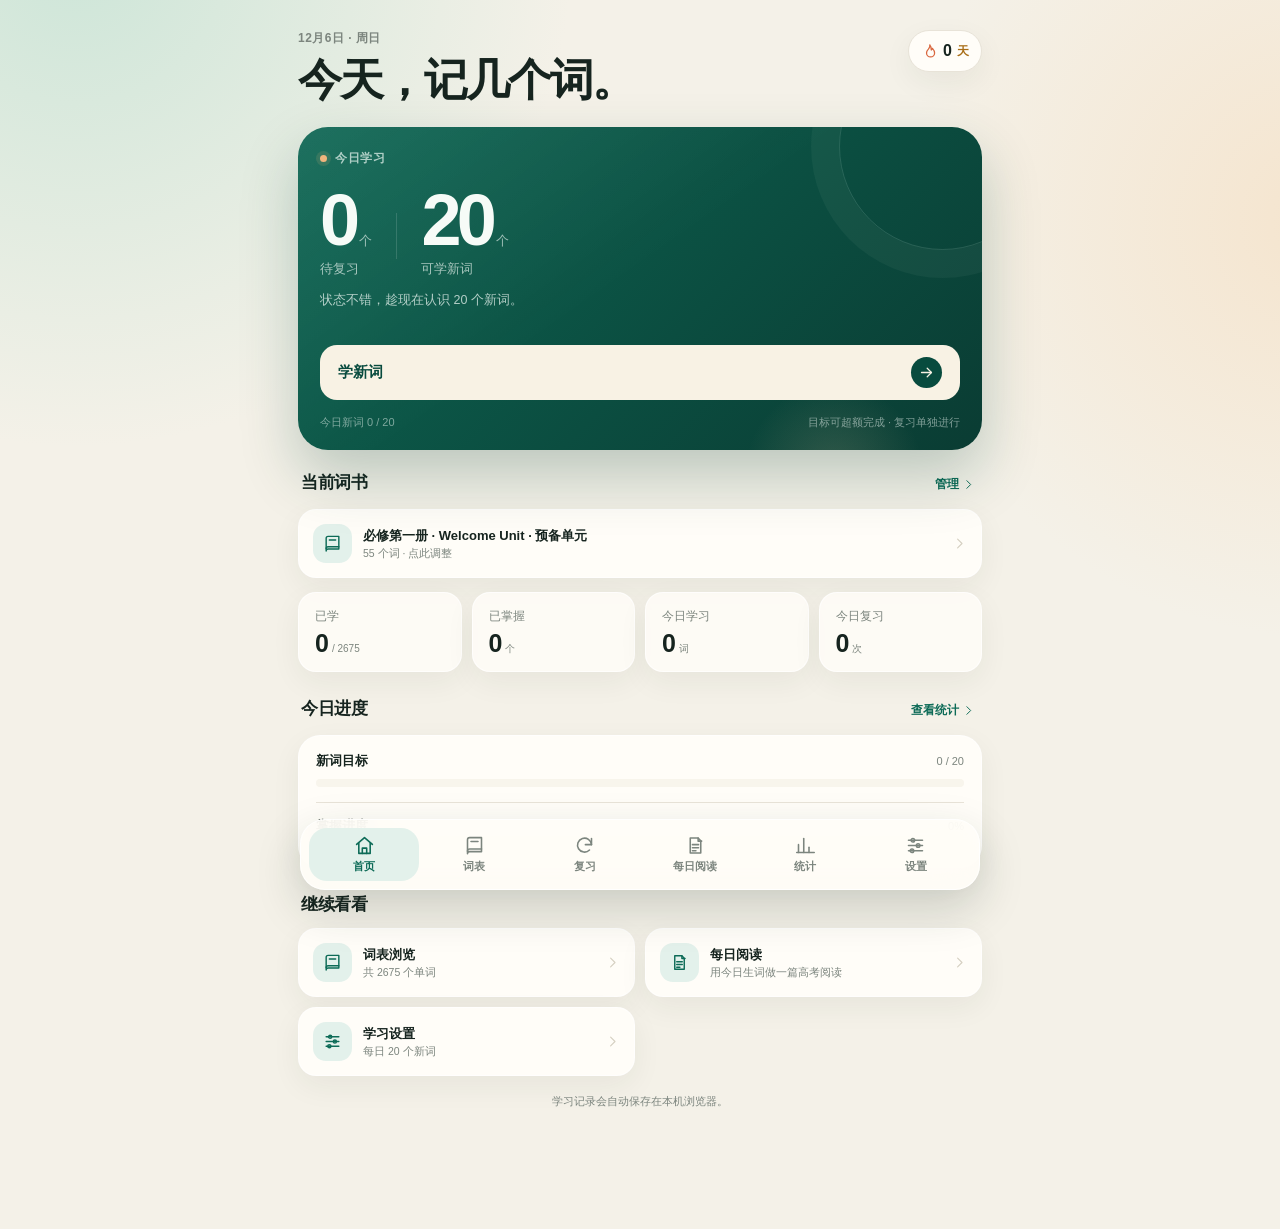
==== android-watch/app/src/main/assets/www/index.html @ cbdb2ee3 "feat: OPPO Watch 3 offline APK (armeabi-v7a) + settings download Add a WebView shell packaging the S" ====
<!DOCTYPE html>
<html lang="zh-CN">
<head>
  <meta charset="UTF-8">
  <meta name="viewport" content="width=device-width, initial-scale=1, viewport-fit=cover">
  <meta name="theme-color" content="#f4f1e8">
  <meta name="description" content="小单词机：一款离线可用的轻量背单词应用，支持艾宾浩斯复习、发音与学习统计。">
  <title>小单词机 · 背单词</title>
  <link rel="stylesheet" href="style.css">
</head>
<body>
  <div class="app" id="app">
    <main class="app-main" id="app-main">
      <!-- 首页 -->
      <section class="view" id="view-home" data-view="home"></section>

      <!-- 学习新词 -->
      <section class="view study-view" id="view-study" data-view="study" hidden></section>

      <!-- 选择词书 -->
      <section class="view" id="view-books" data-view="books" hidden></section>

      <!-- 词表浏览 -->
      <section class="view" id="view-browse" data-view="browse" hidden></section>

      <!-- 复习 -->
      <section class="view" id="view-review" data-view="review" hidden></section>

      <!-- 每日阅读 -->
      <section class="view" id="view-reading" data-view="reading" hidden></section>

      <!-- 学习统计 -->
      <section class="view" id="view-stats" data-view="stats" hidden></section>

      <!-- 设置 -->
      <section class="view" id="view-settings" data-view="settings" hidden></section>
    </main>

    <!-- 手机底部导航 -->
    <nav class="tabbar" id="tabbar" aria-label="主导航">
      <button class="tab-item" type="button" data-nav="home" aria-label="首页">
        <svg class="tab-icon" viewBox="0 0 24 24" fill="none" stroke="currentColor" stroke-width="1.8" stroke-linecap="round" stroke-linejoin="round" aria-hidden="true">
          <path d="M3 10.8 12 3l9 7.8"></path>
          <path d="M5.5 9.5V21h13V9.5"></path>
          <path d="M9.5 21v-6h5v6"></path>
        </svg>
        <span>首页</span>
      </button>
      <button class="tab-item" type="button" data-nav="browse" aria-label="词表">
        <svg class="tab-icon" viewBox="0 0 24 24" fill="none" stroke="currentColor" stroke-width="1.8" stroke-linecap="round" stroke-linejoin="round" aria-hidden="true">
          <path d="M4 5.5A2.5 2.5 0 0 1 6.5 3H20v16H6.5A2.5 2.5 0 0 0 4 21.5z"></path>
          <path d="M4 18.5A2.5 2.5 0 0 1 6.5 16H20"></path>
          <path d="M8 7.5h8"></path>
        </svg>
        <span>词表</span>
      </button>
      <button class="tab-item" type="button" data-nav="review" aria-label="复习">
        <svg class="tab-icon" viewBox="0 0 24 24" fill="none" stroke="currentColor" stroke-width="1.8" stroke-linecap="round" stroke-linejoin="round" aria-hidden="true">
          <path d="M20 11a8 8 0 1 0-2.3 6.2"></path>
          <path d="M20 4v7h-7"></path>
        </svg>
        <span>复习</span>
      </button>
      <button class="tab-item" type="button" data-nav="reading" aria-label="每日阅读">
        <svg class="tab-icon" viewBox="0 0 24 24" fill="none" stroke="currentColor" stroke-width="1.8" stroke-linecap="round" stroke-linejoin="round" aria-hidden="true">
          <path d="M6 3.5h9l3 3V20.5H6z"></path>
          <path d="M15 3.5V7h4"></path>
          <path d="M8.5 11h7"></path>
          <path d="M8.5 14.5h7"></path>
          <path d="M8.5 18h4"></path>
        </svg>
        <span>每日阅读</span>
      </button>
      <button class="tab-item" type="button" data-nav="stats" aria-label="统计">
        <svg class="tab-icon" viewBox="0 0 24 24" fill="none" stroke="currentColor" stroke-width="1.8" stroke-linecap="round" stroke-linejoin="round" aria-hidden="true">
          <path d="M4 20V11"></path>
          <path d="M10 20V4"></path>
          <path d="M16 20v-6"></path>
          <path d="M22 20H2"></path>
        </svg>
        <span>统计</span>
      </button>
      <button class="tab-item" type="button" data-nav="settings" aria-label="设置">
        <svg class="tab-icon" viewBox="0 0 24 24" fill="none" stroke="currentColor" stroke-width="1.8" stroke-linecap="round" stroke-linejoin="round" aria-hidden="true">
          <path d="M4 6h16"></path>
          <path d="M4 12h16"></path>
          <path d="M4 18h16"></path>
          <circle cx="9" cy="6" r="2"></circle>
          <circle cx="15" cy="12" r="2"></circle>
          <circle cx="8" cy="18" r="2"></circle>
        </svg>
        <span>设置</span>
      </button>
    </nav>
  </div>

  <!-- 全局提示 -->
  <div class="toast" id="toast" role="status" aria-live="polite" aria-atomic="true"></div>

  <!-- 备份文件选择器 -->
  <input class="visually-hidden" id="import-backup-input" type="file" accept=".json,application/json" tabindex="-1" aria-hidden="true">

  <noscript>
    <div class="noscript">请启用 JavaScript 后使用小单词机。</div>
  </noscript>

  <script src="words.js"></script>
  <script src="app.js"></script>
</body>
</html>
---- android-watch/app/src/main/assets/www/style.css ----
/* =========================================================
   小单词机 · 样式
   手机优先、纯 CSS、无外部字体与资源。
   ========================================================= */

:root {
  --bg: #f4f1e8;
  --bg-glow: #dfeee6;
  --surface: #fffdf8;
  --surface-soft: #f8f5ec;
  --surface-tint: #eef7f2;
  --ink: #16241f;
  --ink-soft: #45524c;
  --muted: #7c857e;
  --line: #e8e3d8;
  --line-strong: #d5cfc1;

  --primary: #0d6b57;
  --primary-deep: #084b3e;
  --primary-soft: #e3f1eb;
  --accent: #d9673f;
  --accent-soft: #fbede5;
  --amber: #a96e17;
  --amber-soft: #fbf1dc;
  --danger: #b24f47;
  --danger-soft: #fae9e6;

  /* 图表色：来自经验证的双色分类色板（surface 上的对比度与色盲可分辨性均通过校验） */
  --chart-learned: #2a78d6;
  --chart-review: #eb6834;
  --chart-surface: #fffdf8;

  --shadow-soft: 0 10px 30px rgba(27, 49, 39, 0.06);
  --shadow-card: 0 22px 60px rgba(27, 49, 39, 0.11);
  --shadow-dock: 0 18px 46px rgba(24, 44, 35, 0.18);

  --radius-xl: 30px;
  --radius-lg: 22px;
  --radius-md: 16px;
  --radius-sm: 12px;
  --page-max: 720px;
  --dock-width: 680px;

  color-scheme: light;
}

* {
  box-sizing: border-box;
}

html {
  min-height: 100%;
  background: var(--bg);
}

body {
  min-width: 300px;
  min-height: 100vh;
  min-height: 100dvh;
  margin: 0;
  color: var(--ink);
  background:
    radial-gradient(circle at 6% -4%, rgba(190, 225, 210, 0.72), transparent 31rem),
    radial-gradient(circle at 103% 18%, rgba(246, 218, 184, 0.54), transparent 26rem),
    var(--bg);
  font-family: -apple-system, BlinkMacSystemFont, "Segoe UI", "PingFang SC",
    "Hiragino Sans GB", "Microsoft YaHei", "Noto Sans CJK SC", sans-serif;
  -webkit-font-smoothing: antialiased;
  -webkit-tap-highlight-color: transparent;
}

button,
input,
textarea {
  font: inherit;
}

button {
  color: inherit;
  border: 0;
  cursor: pointer;
}

button:disabled {
  cursor: not-allowed;
}

button,
a,
input,
textarea {
  -webkit-tap-highlight-color: transparent;
}

button:focus-visible,
a:focus-visible,
input:focus-visible,
textarea:focus-visible,
[tabindex]:focus-visible {
  outline: 3px solid rgba(13, 107, 87, 0.22);
  outline-offset: 2px;
}

::selection {
  color: #fff;
  background: var(--primary);
}

[hidden],
.visually-hidden {
  display: none !important;
}

.sr-only {
  position: absolute !important;
  width: 1px !important;
  height: 1px !important;
  padding: 0 !important;
  margin: -1px !important;
  overflow: hidden !important;
  clip: rect(0, 0, 0, 0) !important;
  white-space: nowrap !important;
  border: 0 !important;
}

.noscript {
  position: fixed;
  inset: 20px;
  z-index: 100;
  height: fit-content;
  padding: 18px;
  color: var(--ink);
  text-align: center;
  background: var(--surface);
  border-radius: var(--radius-md);
  box-shadow: var(--shadow-card);
}

.app {
  position: relative;
  width: 100%;
  max-width: var(--page-max);
  min-height: 100vh;
  min-height: 100dvh;
  margin: 0 auto;
}

.app-main {
  width: 100%;
}

.view {
  width: 100%;
}

.page {
  width: 100%;
  max-width: var(--page-max);
  min-height: 100vh;
  min-height: 100dvh;
  margin: 0 auto;
  padding: calc(24px + env(safe-area-inset-top)) 18px calc(118px + env(safe-area-inset-bottom));
}

.icon {
  display: inline-block;
  flex: 0 0 auto;
  vertical-align: -0.15em;
}

/* ---------- 底部导航 ---------- */

.tabbar {
  position: fixed;
  z-index: 30;
  bottom: calc(10px + env(safe-area-inset-bottom));
  left: 50%;
  display: grid;
  grid-template-columns: repeat(6, 1fr);
  width: min(calc(100% - 24px), var(--dock-width));
  padding: 8px;
  background: rgba(255, 253, 248, 0.92);
  border: 1px solid rgba(255, 255, 255, 0.78);
  border-radius: 25px;
  box-shadow: var(--shadow-dock);
  backdrop-filter: blur(20px) saturate(140%);
  -webkit-backdrop-filter: blur(20px) saturate(140%);
  transform: translateX(-50%);
}

.app.is-studying .tabbar,
.app.is-reviewing .tabbar {
  display: none;
}

.tab-item {
  display: flex;
  flex-direction: column;
  gap: 3px;
  align-items: center;
  justify-content: center;
  min-width: 0;
  height: 53px;
  color: var(--muted);
  background: transparent;
  border-radius: 18px;
  font-size: 10px;
  font-weight: 600;
  transition: color 160ms ease, background 160ms ease, transform 160ms ease;
}

.tab-item:active {
  transform: scale(0.94);
}

.tab-item.is-active {
  color: var(--primary);
  background: var(--primary-soft);
}

.tab-icon {
  width: 21px;
  height: 21px;
}

/* ---------- 通用标题与按钮 ---------- */

.page-head {
  display: flex;
  gap: 16px;
  align-items: flex-start;
  justify-content: space-between;
  margin-bottom: 22px;
}

.page-kicker,
.eyebrow {
  margin: 0 0 7px;
  color: var(--muted);
  font-size: 12px;
  font-weight: 650;
  letter-spacing: 0.1em;
}

.page-title {
  margin: 0;
  font-size: clamp(29px, 7.2vw, 38px);
  line-height: 1.16;
  letter-spacing: -0.035em;
}

.page-sub {
  max-width: 31em;
  margin: 9px 0 0;
  color: var(--ink-soft);
  font-size: 13.5px;
  line-height: 1.65;
}

.section {
  margin-top: 26px;
}

.section-head {
  display: flex;
  gap: 12px;
  align-items: baseline;
  justify-content: space-between;
  margin-bottom: 12px;
  padding: 0 3px;
}

.section-head h2 {
  margin: 0;
  font-size: 17px;
  line-height: 1.3;
  letter-spacing: -0.015em;
}

.text-link {
  display: inline-flex;
  gap: 3px;
  align-items: center;
  padding: 4px;
  color: var(--primary);
  background: transparent;
  font-size: 12px;
  font-weight: 650;
}

.btn {
  display: inline-flex;
  gap: 8px;
  align-items: center;
  justify-content: center;
  min-height: 48px;
  padding: 0 18px;
  border: 1px solid transparent;
  border-radius: 15px;
  font-size: 14px;
  font-weight: 700;
  transition: transform 150ms ease, background 150ms ease, border-color 150ms ease, opacity 150ms ease;
}

.btn:active {
  transform: scale(0.975);
}

.btn-primary {
  color: #fff;
  background: var(--primary);
}

.btn-primary:hover {
  background: var(--primary-deep);
}

.btn-secondary {
  color: var(--primary-deep);
  background: var(--surface);
  border-color: var(--line);
}

.btn-secondary:hover {
  background: var(--surface-soft);
  border-color: var(--line-strong);
}

.btn-ghost {
  color: var(--ink-soft);
  background: transparent;
  border-color: var(--line);
}

.btn-danger {
  color: var(--danger);
  background: var(--danger-soft);
  border-color: rgba(178, 79, 71, 0.16);
}

.btn-danger:hover {
  background: #f6deda;
}

.btn-block {
  width: 100%;
}

.btn-small {
  min-height: 39px;
  padding: 0 13px;
  border-radius: 12px;
  font-size: 12.5px;
}

.btn:disabled {
  opacity: 0.55;
}

.icon-button {
  display: inline-flex;
  flex: 0 0 auto;
  align-items: center;
  justify-content: center;
  width: 44px;
  height: 44px;
  color: var(--ink-soft);
  background: var(--surface);
  border: 1px solid var(--line);
  border-radius: 50%;
  transition: transform 150ms ease, background 150ms ease;
}

.icon-button:hover {
  background: var(--surface-soft);
}

.icon-button:active {
  transform: scale(0.93);
}

/* =========================================================
   首页
   ========================================================= */

.home-head {
  display: flex;
  gap: 16px;
  align-items: flex-start;
  justify-content: space-between;
  margin: 6px 0 22px;
}

.home-head h1 {
  max-width: 9em;
  margin: 0;
  font-size: clamp(31px, 8.5vw, 44px);
  line-height: 1.13;
  letter-spacing: -0.045em;
}

.date-label {
  margin: 0 0 8px;
  color: var(--muted);
  font-size: 12px;
  font-weight: 600;
  letter-spacing: 0.04em;
}

.streak-chip {
  display: flex;
  flex: 0 0 auto;
  gap: 5px;
  align-items: center;
  min-height: 42px;
  padding: 0 12px;
  color: var(--amber);
  background: var(--surface);
  border: 1px solid var(--line);
  border-radius: 999px;
  box-shadow: var(--shadow-soft);
  font-size: 12px;
  font-weight: 600;
}

.streak-chip strong {
  color: var(--ink);
  font-size: 16px;
  font-weight: 750;
}

.streak-chip .icon {
  color: var(--accent);
}

.hero-card {
  position: relative;
  overflow: hidden;
  padding: 23px 22px 20px;
  color: #f6fbf7;
  background:
    linear-gradient(145deg, rgba(255, 255, 255, 0.07), transparent 48%),
    linear-gradient(135deg, #0d6653 0%, #0b4d40 58%, #0a3c33 100%);
  border-radius: var(--radius-xl);
  box-shadow: 0 26px 58px rgba(9, 67, 54, 0.24);
}

.hero-card::before,
.hero-card::after {
  position: absolute;
  pointer-events: none;
  content: "";
  border-radius: 50%;
}

.hero-card::before {
  top: -84px;
  right: -64px;
  width: 205px;
  height: 205px;
  border: 1px solid rgba(220, 244, 230, 0.14);
  box-shadow: 0 0 0 28px rgba(220, 244, 230, 0.045);
}

.hero-card::after {
  right: 58px;
  bottom: -112px;
  width: 180px;
  height: 180px;
  background: radial-gradient(circle, rgba(246, 205, 164, 0.17), transparent 70%);
}

.hero-kicker {
  position: relative;
  z-index: 1;
  display: flex;
  gap: 8px;
  align-items: center;
  margin: 0;
  color: rgba(238, 249, 243, 0.7);
  font-size: 12px;
  font-weight: 600;
  letter-spacing: 0.06em;
}

.hero-kicker::before {
  width: 7px;
  height: 7px;
  background: #f0b57d;
  border-radius: 50%;
  box-shadow: 0 0 0 4px rgba(240, 181, 125, 0.13);
  content: "";
}

.hero-stats {
  position: relative;
  z-index: 1;
  display: flex;
  gap: 24px;
  align-items: flex-end;
  margin: 20px 0 13px;
}

.hero-stat {
  min-width: 0;
}

.hero-number {
  display: inline-block;
  font-size: clamp(52px, 15vw, 72px);
  font-weight: 760;
  line-height: 0.92;
  letter-spacing: -0.065em;
}

.hero-unit {
  margin-left: 4px;
  color: rgba(242, 249, 245, 0.62);
  font-size: 13px;
  font-weight: 500;
}

.hero-label {
  display: block;
  margin-top: 8px;
  color: rgba(242, 249, 245, 0.67);
  font-size: 12.5px;
}

.hero-divider {
  width: 1px;
  height: 46px;
  margin-bottom: 19px;
  background: rgba(255, 255, 255, 0.14);
}

.hero-copy {
  position: relative;
  z-index: 1;
  min-height: 2.9em;
  margin: 0 0 18px;
  color: rgba(241, 249, 245, 0.72);
  font-size: 12.5px;
  line-height: 1.55;
}

.hero-cta {
  position: relative;
  z-index: 1;
  display: flex;
  gap: 10px;
  align-items: center;
  justify-content: space-between;
  width: 100%;
  min-height: 55px;
  padding: 0 18px;
  color: var(--primary-deep);
  background: #f8f2e4;
  border-radius: 17px;
  font-size: 14.5px;
  font-weight: 750;
  transition: transform 150ms ease, background 150ms ease;
}

.hero-cta:not(:disabled):hover {
  background: #fffaf0;
}

.hero-cta:not(:disabled):active {
  transform: scale(0.985);
}

.hero-cta:disabled {
  color: rgba(8, 75, 62, 0.52);
  background: rgba(248, 242, 228, 0.54);
}

.hero-cta-arrow {
  display: inline-flex;
  align-items: center;
  justify-content: center;
  width: 31px;
  height: 31px;
  color: #f8f2e4;
  background: var(--primary-deep);
  border-radius: 50%;
}

.hero-cta:disabled .hero-cta-arrow {
  color: rgba(8, 75, 62, 0.42);
  background: rgba(8, 75, 62, 0.09);
}

.hero-review-cta {
  position: relative;
  z-index: 1;
  display: flex;
  gap: 10px;
  align-items: center;
  justify-content: space-between;
  width: 100%;
  min-height: 46px;
  margin-top: 9px;
  padding: 0 15px;
  color: rgba(244, 251, 247, 0.86);
  background: rgba(255, 255, 255, 0.075);
  border: 1px solid rgba(233, 247, 239, 0.17);
  border-radius: 15px;
  font-size: 12.5px;
  font-weight: 700;
  transition: background 150ms ease, transform 150ms ease;
}

.hero-review-cta:hover {
  background: rgba(255, 255, 255, 0.12);
}

.hero-review-cta:active {
  transform: scale(0.985);
}

.hero-review-copy {
  display: flex;
  gap: 6px;
  align-items: center;
  min-width: 0;
}

.hero-review-copy strong {
  color: #fff;
  font-size: 15px;
  font-variant-numeric: tabular-nums;
}

.hero-review-copy small {
  color: rgba(241, 249, 245, 0.58);
  font-size: 10.5px;
  font-weight: 500;
}

.hero-review-arrow {
  display: inline-flex;
  color: rgba(241, 249, 245, 0.55);
}

.hero-foot {
  position: relative;
  z-index: 1;
  display: flex;
  gap: 12px;
  align-items: center;
  justify-content: space-between;
  margin-top: 15px;
  color: rgba(241, 249, 245, 0.5);
  font-size: 11px;
}

.hero-foot span:last-child {
  text-align: right;
}

.stats-grid {
  display: grid;
  grid-template-columns: repeat(2, minmax(0, 1fr));
  gap: 10px;
  margin-top: 14px;
}

.stat-card {
  min-width: 0;
  padding: 16px 16px 15px;
  background: rgba(255, 253, 248, 0.82);
  border: 1px solid rgba(255, 255, 255, 0.72);
  border-radius: 18px;
  box-shadow: var(--shadow-soft);
}

.stat-label {
  display: block;
  margin-bottom: 7px;
  color: var(--muted);
  font-size: 11.5px;
}

.stat-value {
  display: flex;
  gap: 4px;
  align-items: baseline;
  color: var(--ink);
  font-size: 25px;
  font-weight: 750;
  line-height: 1;
  letter-spacing: -0.04em;
}

.stat-value small {
  color: var(--muted);
  font-size: 10px;
  font-weight: 500;
  letter-spacing: 0;
}

.panel {
  padding: 17px 17px 15px;
  background: var(--surface);
  border: 1px solid rgba(255, 255, 255, 0.7);
  border-radius: var(--radius-lg);
  box-shadow: var(--shadow-soft);
}

.goal-row + .goal-row {
  margin-top: 15px;
  padding-top: 15px;
  border-top: 1px solid var(--line);
}

.goal-head {
  display: flex;
  gap: 12px;
  align-items: baseline;
  justify-content: space-between;
  margin-bottom: 9px;
  color: var(--ink-soft);
  font-size: 12.5px;
}

.goal-head strong {
  color: var(--ink);
  font-size: 12.5px;
}

.goal-head span {
  color: var(--muted);
  font-size: 11px;
}

.progress-track {
  width: 100%;
  height: 8px;
  overflow: hidden;
  background: var(--surface-soft);
  border-radius: 999px;
}

.progress-fill {
  display: block;
  width: 0;
  height: 100%;
  background: linear-gradient(90deg, #0d6b57, #55a786);
  border-radius: inherit;
  transition: width 420ms cubic-bezier(0.2, 0.75, 0.2, 1);
}

.progress-fill.is-warm {
  background: linear-gradient(90deg, #d9673f, #e8a06e);
}

.link-grid {
  display: grid;
  grid-template-columns: repeat(2, minmax(0, 1fr));
  gap: 10px;
}

.link-card {
  display: flex;
  gap: 11px;
  align-items: center;
  min-width: 0;
  padding: 14px;
  text-align: left;
  background: var(--surface);
  border: 1px solid rgba(255, 255, 255, 0.7);
  border-radius: 18px;
  box-shadow: var(--shadow-soft);
  transition: transform 150ms ease, box-shadow 150ms ease;
}

.link-card:hover {
  box-shadow: 0 14px 35px rgba(27, 49, 39, 0.09);
  transform: translateY(-1px);
}

.link-card:active {
  transform: scale(0.98);
}

.link-icon {
  display: flex;
  flex: 0 0 auto;
  align-items: center;
  justify-content: center;
  width: 39px;
  height: 39px;
  color: var(--primary);
  background: var(--primary-soft);
  border-radius: 13px;
}

.link-copy {
  min-width: 0;
}

.link-copy strong {
  display: block;
  font-size: 13px;
  line-height: 1.4;
}

.link-copy span {
  display: block;
  overflow: hidden;
  margin-top: 2px;
  color: var(--muted);
  font-size: 10.5px;
  text-overflow: ellipsis;
  white-space: nowrap;
}

.link-arrow {
  margin-left: auto;
  color: var(--line-strong);
}

.muted-note {
  margin: 17px 4px 0;
  color: var(--muted);
  font-size: 11px;
  line-height: 1.6;
  text-align: center;
}

.empty-home {
  padding: 44px 22px;
  text-align: center;
  background: var(--surface);
  border: 1px dashed var(--line-strong);
  border-radius: var(--radius-lg);
}

.empty-home .empty-icon {
  margin: 0 auto 14px;
}

/* =========================================================
   学习 / 复习
   ========================================================= */

.study-view {
  padding: 0;
}

.study-page {
  display: flex;
  flex-direction: column;
  width: 100%;
  max-width: var(--page-max);
  height: 100vh;
  height: 100dvh;
  margin: 0 auto;
  padding: calc(12px + env(safe-area-inset-top)) 16px calc(14px + env(safe-area-inset-bottom));
  overflow: hidden;
}

.study-topbar {
  display: flex;
  flex: 0 0 auto;
  gap: 13px;
  align-items: center;
  padding: 0 2px 13px;
}

.study-back {
  width: 42px;
  height: 42px;
  background: rgba(255, 253, 248, 0.78);
}

.study-progress {
  flex: 1;
  min-width: 0;
}

.study-progress-copy {
  display: flex;
  gap: 10px;
  align-items: center;
  justify-content: space-between;
  margin-bottom: 7px;
  color: var(--muted);
  font-size: 11px;
}

.study-progress-copy strong {
  color: var(--ink-soft);
  font-weight: 700;
}

.study-progress-copy span:last-child {
  overflow: hidden;
  text-overflow: ellipsis;
  white-space: nowrap;
}

.study-progress-track {
  width: 100%;
  height: 6px;
  overflow: hidden;
  background: rgba(255, 253, 248, 0.66);
  border-radius: 999px;
}

.study-progress-fill {
  display: block;
  width: 0;
  height: 100%;
  background: var(--primary);
  border-radius: inherit;
  transition: width 300ms ease;
}

.study-main {
  display: flex;
  flex: 1 1 auto;
  flex-direction: column;
  min-height: 0;
}

.word-card {
  display: flex;
  flex: 1 1 auto;
  flex-direction: column;
  min-height: 0;
  padding: 19px 20px 22px;
  overflow-y: auto;
  overscroll-behavior: contain;
  background: var(--surface);
  border: 1px solid rgba(255, 255, 255, 0.82);
  border-radius: var(--radius-xl);
  box-shadow: var(--shadow-card);
  scrollbar-width: thin;
  scrollbar-color: var(--line-strong) transparent;
  animation: card-in 280ms cubic-bezier(0.2, 0.78, 0.2, 1);
}

@keyframes card-in {
  from {
    opacity: 0;
    transform: translateY(8px) scale(0.992);
  }
  to {
    opacity: 1;
    transform: translateY(0) scale(1);
  }
}

.card-meta {
  display: flex;
  flex: 0 0 auto;
  gap: 10px;
  align-items: center;
  justify-content: space-between;
}

.card-meta-left {
  display: flex;
  flex-wrap: wrap;
  gap: 7px;
  align-items: center;
  min-width: 0;
}

.mode-badge {
  display: inline-flex;
  gap: 5px;
  align-items: center;
  height: 27px;
  padding: 0 10px;
  border-radius: 999px;
  font-size: 10.5px;
  font-weight: 700;
  letter-spacing: 0.03em;
}

.mode-badge.is-new {
  color: #92512f;
  background: var(--accent-soft);
}

.mode-badge.is-review {
  color: var(--primary-deep);
  background: var(--primary-soft);
}

.stage-label {
  color: var(--muted);
  font-size: 10.5px;
  font-variant-numeric: tabular-nums;
}

.card-tag {
  color: var(--muted);
  font-size: 10.5px;
}

.word-main {
  flex: 0 0 auto;
  padding: clamp(23px, 5.5vh, 48px) 0 20px;
  text-align: center;
}

.word-title {
  max-width: 100%;
  margin: 0;
  overflow-wrap: anywhere;
  color: var(--ink);
  font-size: clamp(45px, 13.2vw, 70px);
  font-weight: 760;
  line-height: 1.03;
  letter-spacing: -0.045em;
}

.word-title.is-long {
  font-size: clamp(32px, 9.8vw, 50px);
  letter-spacing: -0.03em;
}

.word-phonetic {
  min-height: 1.4em;
  margin: 12px 0 0;
  color: var(--muted);
  font-size: 14px;
  letter-spacing: 0.015em;
}

.audio-actions {
  display: flex;
  gap: 8px;
  justify-content: center;
  margin-top: 15px;
}

.audio-pill {
  display: inline-flex;
  gap: 5px;
  align-items: center;
  justify-content: center;
  height: 34px;
  padding: 0 12px;
  color: var(--ink-soft);
  background: var(--surface-soft);
  border: 1px solid var(--line);
  border-radius: 999px;
  font-size: 11.5px;
  font-weight: 650;
  transition: color 150ms ease, background 150ms ease, transform 150ms ease;
}

.audio-pill:hover {
  color: var(--primary);
  background: var(--primary-soft);
}

.audio-pill:active {
  transform: scale(0.94);
}

.meaning-zone {
  flex: 0 0 auto;
  margin-top: auto;
}

.meaning-cover {
  display: flex;
  flex-direction: column;
  gap: 6px;
  align-items: center;
  justify-content: center;
  width: 100%;
  min-height: clamp(158px, 25vh, 218px);
  padding: 20px;
  color: var(--ink-soft);
  background:
    radial-gradient(circle at 50% 20%, rgba(227, 241, 235, 0.85), transparent 48%),
    var(--surface-soft);
  border: 1px dashed var(--line-strong);
  border-radius: 20px;
  transition: background 180ms ease, border-color 180ms ease;
}

.meaning-cover:hover {
  background:
    radial-gradient(circle at 50% 20%, rgba(227, 241, 235, 1), transparent 50%),
    var(--surface-soft);
  border-color: #bfcfc5;
}

.meaning-cover:active {
  transform: scale(0.995);
}

.meaning-cover-icon {
  display: flex;
  align-items: center;
  justify-content: center;
  width: 46px;
  height: 46px;
  margin-bottom: 3px;
  color: var(--primary);
  background: rgba(255, 253, 248, 0.75);
  border-radius: 50%;
  box-shadow: 0 8px 18px rgba(13, 107, 87, 0.08);
}

.meaning-cover-title {
  color: var(--ink);
  font-size: 14px;
  font-weight: 700;
}

.meaning-cover-sub {
  color: var(--muted);
  font-size: 11px;
}

.meaning-content {
  padding: 2px 0 0;
  animation: fade-up 220ms ease both;
}

@keyframes fade-up {
  from {
    opacity: 0;
    transform: translateY(5px);
  }
  to {
    opacity: 1;
    transform: translateY(0);
  }
}

.definition-line {
  display: flex;
  gap: 9px;
  align-items: flex-start;
}

.pos-pill {
  display: inline-flex;
  flex: 0 0 auto;
  align-items: center;
  height: 24px;
  margin-top: 2px;
  padding: 0 8px;
  color: var(--primary);
  background: var(--primary-soft);
  border-radius: 7px;
  font-size: 10.5px;
  font-weight: 700;
}

.definition-text {
  margin: 0;
  color: var(--ink);
  font-size: clamp(18px, 4.5vw, 21px);
  font-weight: 620;
  line-height: 1.55;
}

.info-block {
  margin-top: 17px;
  padding-top: 15px;
  border-top: 1px solid var(--line);
}

.info-title {
  margin: 0 0 9px;
  color: var(--muted);
  font-size: 10px;
  font-weight: 700;
  letter-spacing: 0.11em;
}

.collocation-list {
  display: grid;
  gap: 6px;
  margin: 0;
  padding: 0;
  list-style: none;
}

.collocation-item {
  display: flex;
  gap: 12px;
  align-items: baseline;
  justify-content: space-between;
  padding: 9px 11px;
  background: var(--surface-soft);
  border-radius: 11px;
}

.collocation-en {
  color: var(--ink);
  font-size: 13px;
  font-weight: 600;
  line-height: 1.45;
  overflow-wrap: anywhere;
}

.collocation-cn {
  flex: 0 0 auto;
  color: var(--muted);
  font-size: 11px;
  line-height: 1.45;
  text-align: right;
}

.example-box {
  margin: 0;
  padding: 12px 14px;
  background: var(--surface-tint);
  border-left: 3px solid var(--primary);
  border-radius: 0 13px 13px 0;
}

.example-en {
  margin: 0;
  color: var(--ink);
  font-size: 13.5px;
  line-height: 1.65;
  overflow-wrap: anywhere;
}

.example-cn {
  margin: 5px 0 0;
  color: var(--ink-soft);
  font-size: 11.5px;
  line-height: 1.6;
}

.study-bottom {
  flex: 0 0 auto;
  padding-top: 4px;
}

.rating-bar {
  display: grid;
  grid-template-columns: repeat(3, minmax(0, 1fr));
  gap: 9px;
  padding-top: 11px;
}

.rating-btn {
  display: flex;
  gap: 8px;
  align-items: center;
  justify-content: center;
  min-width: 0;
  height: 66px;
  padding: 0 10px;
  border: 1px solid transparent;
  border-radius: 18px;
  transition: transform 140ms ease, filter 140ms ease, background 140ms ease;
}

.rating-btn:active {
  transform: scale(0.96);
}

.rating-icon {
  display: flex;
  flex: 0 0 auto;
  align-items: center;
  justify-content: center;
  width: 28px;
  height: 28px;
  border-radius: 50%;
  font-size: 14px;
  font-weight: 800;
}

.rating-copy {
  display: flex;
  flex-direction: column;
  min-width: 0;
  text-align: left;
}

.rating-copy b {
  font-size: 13.5px;
  line-height: 1.3;
  white-space: nowrap;
}

.rating-copy small {
  margin-top: 2px;
  font-size: 9.5px;
  font-weight: 500;
  white-space: nowrap;
  opacity: 0.68;
}

.rating-known {
  color: #0b604f;
  background: #e7f4ed;
  border-color: #d1eadd;
  -webkit-touch-callout: none;
  -webkit-user-select: none;
  user-select: none;
  touch-action: manipulation;
}

.rating-known .rating-icon {
  color: #fff;
  background: #1d856b;
}

.rating-fuzzy {
  color: #8d5e14;
  background: #fcf2df;
  border-color: #f1e2c4;
}

.rating-fuzzy .rating-icon {
  color: #fff;
  background: #cf9236;
}

.rating-unknown {
  color: #99433b;
  background: #fbece9;
  border-color: #f1d8d3;
}

.rating-unknown .rating-icon {
  color: #fff;
  background: #c8675d;
}

/* =========================================================
   选择词书 / 册与单元筛选
   ========================================================= */

.selection-section {
  margin-top: 22px;
}

.selection-card {
  width: 100%;
}

.filter-row {
  display: flex;
  flex-wrap: wrap;
  gap: 8px;
  margin-top: 10px;
}

.filter-field {
  display: flex;
  flex: 1 1 140px;
  gap: 8px;
  align-items: center;
  min-width: 0;
  height: 42px;
  padding: 0 12px;
  background: rgba(255, 253, 248, 0.78);
  border: 1px solid var(--line);
  border-radius: 13px;
}

.filter-label {
  flex: 0 0 auto;
  color: var(--muted);
  font-size: 11px;
  font-weight: 650;
}

.filter-select {
  flex: 1 1 auto;
  width: 100%;
  min-width: 0;
  height: 38px;
  color: var(--ink-soft);
  background: transparent;
  border: 0;
  outline: none;
  font-size: 12px;
  font-weight: 600;
}

.filter-select:focus-visible {
  outline: 2px solid rgba(13, 107, 87, 0.22);
  outline-offset: 2px;
  border-radius: 6px;
}

.books-summary {
  display: flex;
  gap: 12px;
  align-items: flex-start;
  justify-content: space-between;
  margin-bottom: 16px;
  padding: 17px 18px;
  background: linear-gradient(135deg, var(--surface-tint), var(--surface));
  border: 1px solid rgba(13, 107, 87, 0.12);
  border-radius: var(--radius-lg);
  box-shadow: var(--shadow-soft);
}

.books-summary-main {
  min-width: 0;
}

.books-summary-count {
  margin: 0;
  font-size: 19px;
  font-weight: 750;
  line-height: 1.3;
  letter-spacing: -0.02em;
}

.books-summary-copy {
  margin: 5px 0 0;
  color: var(--ink-soft);
  font-size: 11.5px;
  line-height: 1.6;
}

.books-summary .text-link {
  flex: 0 0 auto;
  white-space: nowrap;
}

.book-list {
  display: grid;
  gap: 10px;
}

.book-card {
  overflow: hidden;
  background: rgba(255, 253, 248, 0.92);
  border: 1px solid rgba(255, 255, 255, 0.72);
  border-radius: 20px;
  box-shadow: var(--shadow-soft);
  transition: border-color 160ms ease;
}

.book-card.has-selection {
  border-color: rgba(13, 107, 87, 0.25);
}

.book-card-head {
  display: flex;
  gap: 4px;
  align-items: stretch;
  padding: 4px 8px 4px 4px;
}

.book-toggle {
  display: flex;
  flex: 1 1 auto;
  gap: 10px;
  align-items: center;
  min-width: 0;
  padding: 11px 10px;
  text-align: left;
  background: transparent;
  border-radius: 14px;
  transition: background 150ms ease;
}

.book-toggle:hover {
  background: var(--surface-soft);
}

.book-toggle-copy {
  display: flex;
  flex-direction: column;
  gap: 3px;
  min-width: 0;
}

.book-name {
  font-size: 15px;
  font-weight: 750;
  line-height: 1.35;
  letter-spacing: -0.01em;
}

.book-count {
  color: var(--muted);
  font-size: 11px;
  line-height: 1.4;
}

.book-chevron {
  flex: 0 0 auto;
  margin-left: auto;
  color: var(--line-strong);
  transition: transform 160ms ease;
}

.book-chevron.is-open {
  transform: rotate(90deg);
}

.book-select-all {
  display: flex;
  flex: 0 0 auto;
  gap: 6px;
  align-items: center;
  padding: 0 9px;
  color: var(--ink-soft);
  font-size: 11.5px;
  font-weight: 650;
  white-space: nowrap;
  cursor: pointer;
}

.book-select-all input,
.unit-option input {
  flex: 0 0 auto;
  width: 17px;
  height: 17px;
  margin: 0;
  accent-color: var(--primary);
}

.book-panel {
  padding: 0 12px 12px;
}

.unit-option {
  display: flex;
  gap: 11px;
  align-items: center;
  padding: 11px 10px;
  border-top: 1px solid var(--line);
  border-radius: 10px;
  cursor: pointer;
  transition: background 150ms ease;
}

.unit-option:hover {
  background: var(--surface-soft);
}

.unit-option.is-selected {
  background: rgba(227, 241, 235, 0.5);
}

.unit-copy {
  display: flex;
  flex: 1 1 auto;
  gap: 10px;
  align-items: center;
  justify-content: space-between;
  min-width: 0;
}

.unit-title {
  min-width: 0;
  font-size: 13px;
  line-height: 1.45;
}

.unit-count {
  flex: 0 0 auto;
  color: var(--muted);
  font-size: 10.5px;
  white-space: nowrap;
}

@media (max-width: 360px) {
  .book-select-all {
    padding: 0 5px;
    font-size: 10.5px;
  }

  .book-count {
    font-size: 10px;
  }
}

@media (hover: hover) {
  .rating-known:hover {
    background: #dcf0e7;
  }

  .rating-fuzzy:hover {
    background: #faebd1;
  }

  .rating-unknown:hover {
    background: #f8e2de;
  }
}

.rating-hint {
  margin: 8px 0 0;
  color: var(--muted);
  font-size: 10px;
  text-align: center;
}

.master-direct-row {
  display: flex;
  justify-content: center;
  margin-top: 1px;
}

.master-direct-btn {
  padding: 5px 8px;
  color: var(--muted);
  font-size: 10px;
  font-weight: 600;
  background: transparent;
  border: 1px solid transparent;
  border-radius: 999px;
  text-decoration: underline;
  text-decoration-color: rgba(124, 133, 126, 0.4);
  text-underline-offset: 2px;
  opacity: 0.82;
}

.master-direct-btn:hover {
  color: var(--primary-deep);
  background: var(--primary-soft);
  text-decoration-color: transparent;
  opacity: 1;
}

.vocab-side .master-direct-btn {
  max-width: 64px;
  padding: 3px 4px;
  font-size: 9.5px;
  line-height: 1.35;
  text-align: center;
}

.app.is-answering .rating-btn {
  pointer-events: none;
}

/* 本轮完成 */

.summary-shell {
  display: flex;
  flex: 1 1 auto;
  min-height: 0;
  align-items: center;
  justify-content: center;
  padding: 10px 0;
}

.summary-card {
  width: 100%;
  max-width: 460px;
  padding: 32px 23px 24px;
  text-align: center;
  background: var(--surface);
  border: 1px solid rgba(255, 255, 255, 0.82);
  border-radius: var(--radius-xl);
  box-shadow: var(--shadow-card);
  animation: card-in 280ms ease both;
}

.summary-orbit {
  position: relative;
  display: flex;
  align-items: center;
  justify-content: center;
  width: 82px;
  height: 82px;
  margin: 0 auto 20px;
  background: var(--primary-soft);
  border-radius: 50%;
}

.summary-orbit::before,
.summary-orbit::after {
  position: absolute;
  border: 1px solid rgba(13, 107, 87, 0.12);
  border-radius: 50%;
  content: "";
}

.summary-orbit::before {
  inset: -8px;
}

.summary-orbit::after {
  inset: -17px;
  border-color: rgba(13, 107, 87, 0.07);
}

.summary-icon {
  display: flex;
  align-items: center;
  justify-content: center;
  width: 52px;
  height: 52px;
  color: #fff;
  background: var(--primary);
  border-radius: 50%;
  box-shadow: 0 10px 25px rgba(13, 107, 87, 0.26);
}

.summary-eyebrow {
  margin: 0 0 8px;
  color: var(--primary);
  font-size: 11px;
  font-weight: 700;
  letter-spacing: 0.12em;
}

.summary-title {
  margin: 0;
  font-size: clamp(25px, 7vw, 33px);
  line-height: 1.25;
  letter-spacing: -0.035em;
}

.summary-copy {
  margin: 9px auto 21px;
  color: var(--ink-soft);
  font-size: 12.5px;
  line-height: 1.65;
}

.summary-metrics {
  display: grid;
  grid-template-columns: repeat(3, minmax(0, 1fr));
  gap: 8px;
  margin-bottom: 20px;
  padding: 13px 5px;
  background: var(--surface-soft);
  border-radius: 16px;
}

.summary-metric strong {
  display: block;
  color: var(--ink);
  font-size: 21px;
  font-weight: 750;
  line-height: 1.15;
}

.summary-metric span {
  display: block;
  margin-top: 3px;
  color: var(--muted);
  font-size: 10px;
}

.summary-actions {
  display: grid;
  gap: 9px;
}

.summary-note {
  margin: 15px 0 0;
  color: var(--muted);
  font-size: 10.5px;
  line-height: 1.6;
}

/* =========================================================
   复习
   ========================================================= */

.review-overview {
  padding: 19px;
  color: #f6fbf7;
  background:
    linear-gradient(145deg, rgba(255, 255, 255, 0.07), transparent 50%),
    linear-gradient(135deg, #0d6653 0%, #0b4d40 60%, #0a3c33 100%);
  border-radius: var(--radius-lg);
  box-shadow: 0 20px 42px rgba(9, 67, 54, 0.18);
}

.review-stat-grid {
  display: grid;
  grid-template-columns: repeat(2, minmax(0, 1fr));
  gap: 10px;
}

.review-stat {
  min-width: 0;
  padding: 13px 14px;
  background: rgba(255, 255, 255, 0.075);
  border: 1px solid rgba(233, 247, 239, 0.14);
  border-radius: 15px;
}

.review-stat strong {
  display: block;
  color: #fff;
  font-size: clamp(34px, 10vw, 44px);
  font-weight: 750;
  line-height: 1;
  letter-spacing: -0.05em;
}

.review-stat span {
  display: block;
  margin-top: 7px;
  color: rgba(241, 249, 245, 0.66);
  font-size: 11.5px;
}

.review-overview-note {
  margin: 13px 2px 0;
  color: rgba(241, 249, 245, 0.64);
  font-size: 11px;
  line-height: 1.6;
}

.review-modes-section {
  margin-top: 24px;
}

.review-mode-list {
  display: grid;
  gap: 10px;
}

.review-mode-card {
  display: flex;
  gap: 12px;
  align-items: center;
  width: 100%;
  padding: 14px;
  text-align: left;
  background: rgba(255, 253, 248, 0.92);
  border: 1px solid rgba(255, 255, 255, 0.74);
  border-radius: 18px;
  box-shadow: var(--shadow-soft);
  transition: transform 150ms ease, box-shadow 150ms ease, border-color 150ms ease;
}

.review-mode-card:hover {
  border-color: rgba(13, 107, 87, 0.22);
  box-shadow: 0 14px 35px rgba(27, 49, 39, 0.09);
  transform: translateY(-1px);
}

.review-mode-card:active {
  transform: scale(0.985);
}

.review-mode-icon {
  display: flex;
  flex: 0 0 auto;
  align-items: center;
  justify-content: center;
  width: 42px;
  height: 42px;
  color: var(--primary);
  background: var(--primary-soft);
  border-radius: 14px;
}

.review-mode-copy {
  display: flex;
  flex: 1 1 auto;
  flex-direction: column;
  min-width: 0;
}

.review-mode-copy strong {
  font-size: 14px;
  line-height: 1.35;
}

.review-mode-copy span {
  margin-top: 2px;
  color: var(--muted);
  font-size: 11px;
  line-height: 1.45;
}

.review-mode-arrow {
  flex: 0 0 auto;
  color: var(--line-strong);
}

.review-section-note {
  margin: 10px 4px 0;
  color: var(--muted);
  font-size: 10.5px;
  line-height: 1.55;
}

.review-mode-card.is-browse {
  background: var(--surface-soft);
  border-style: dashed;
  border-color: var(--line-strong);
}

.review-mode-card.is-browse .review-mode-icon {
  color: var(--ink-soft);
  background: rgba(22, 36, 31, 0.06);
}

.review-mode-card.is-listen {
  background: rgba(255, 250, 241, 0.96);
}

.review-mode-card.is-listen .review-mode-icon {
  color: #8a5a12;
  background: #fbf0d8;
}

/* 只背不考核：翻看卡片，不写回进度 */
.review-browse-page {
  padding-bottom: 28px;
}

.review-browse-card {
  padding: 18px;
  background: var(--surface);
  border: 1px solid rgba(255, 255, 255, 0.78);
  border-radius: var(--radius-lg);
  box-shadow: var(--shadow-soft);
}

.review-browse-meta {
  display: flex;
  flex-wrap: wrap;
  gap: 8px;
  align-items: center;
}

.review-browse-word {
  margin: 16px 0 0;
  overflow-wrap: anywhere;
  color: var(--ink);
  font-size: clamp(36px, 11vw, 52px);
  font-weight: 760;
  line-height: 1.05;
  letter-spacing: -0.04em;
}

.review-browse-ph {
  margin: 6px 0 0;
  color: var(--muted);
  font-size: 13px;
}

.review-browse-card .audio-pill {
  margin-top: 10px;
}

.review-browse-def {
  margin-top: 16px;
  padding-top: 15px;
  border-top: 1px solid var(--line);
}

.review-browse-cn {
  margin: 7px 0 0;
  color: var(--ink-soft);
  font-size: 16px;
  line-height: 1.6;
}

.review-browse-col {
  display: grid;
  gap: 6px;
  margin: 13px 0 0;
  padding: 0;
  list-style: none;
}

.review-browse-col li {
  padding: 8px 10px;
  background: var(--surface-soft);
  border-radius: 10px;
  font-size: 12.5px;
  line-height: 1.5;
}

.review-browse-col small {
  display: block;
  margin-top: 2px;
  color: var(--muted);
  font-size: 10.5px;
}

.review-browse-example {
  margin: 13px 0 0;
  color: var(--ink-soft);
  font-size: 12.5px;
  font-style: italic;
  line-height: 1.6;
}

.review-browse-example span {
  display: block;
  margin-top: 3px;
  color: var(--muted);
  font-size: 11px;
  font-style: normal;
}

.review-browse-actions {
  display: flex;
  gap: 9px;
  margin-top: 16px;
}

.review-browse-actions .btn {
  flex: 1;
}

.review-browse-note {
  margin: 14px 4px 0;
  color: var(--muted);
  font-size: 10.5px;
  line-height: 1.65;
}

/* 听力听写：可选巩固，不写回进度 */
.review-listen-page {
  padding-bottom: 118px;
}

.review-listen-card {
  padding: 22px 19px;
  background: var(--surface);
  border: 1px solid rgba(255, 255, 255, 0.82);
  border-radius: var(--radius-xl);
  box-shadow: var(--shadow-card);
  animation: card-in 260ms cubic-bezier(0.2, 0.78, 0.2, 1);
}

.review-listen-meaning {
  margin-top: 18px;
  padding-top: 17px;
  border-top: 1px solid var(--line);
}

.review-listen-label {
  margin: 0 0 12px;
  color: var(--muted);
  font-size: 11px;
  font-weight: 650;
  letter-spacing: 0.08em;
}

.review-listen-cn {
  margin: 8px 0 0;
  color: var(--ink);
  font-size: clamp(20px, 5.4vw, 26px);
  font-weight: 700;
  line-height: 1.45;
  overflow-wrap: anywhere;
}

.review-listen-play {
  display: flex;
  gap: 10px;
  align-items: center;
  justify-content: center;
  width: 100%;
  min-height: 62px;
  margin-top: 20px;
  padding: 0 18px;
  color: var(--primary-deep);
  background: var(--primary-soft);
  border: 1px solid rgba(13, 107, 87, 0.14);
  border-radius: 16px;
  font-size: 15px;
  font-weight: 720;
  transition: transform 140ms ease, background 140ms ease;
}

.review-listen-play:hover {
  background: #dff0e8;
}

.review-listen-play:active {
  transform: scale(0.985);
}

.review-listen-field {
  display: block;
  margin-top: 18px;
}

.review-listen-input {
  width: 100%;
  height: 60px;
  padding: 0 16px;
  color: var(--ink);
  text-align: center;
  background: var(--surface-soft);
  border: 1.5px solid var(--line);
  border-radius: 15px;
  font-size: clamp(19px, 5vw, 23px);
  font-weight: 650;
  letter-spacing: 0.01em;
  caret-color: var(--primary);
  transition: background 140ms ease, border-color 140ms ease, box-shadow 140ms ease;
}

.review-listen-input::placeholder {
  color: var(--muted);
  font-size: 13px;
  font-weight: 500;
  letter-spacing: 0;
}

.review-listen-input:focus {
  background: #fff;
  border-color: var(--primary);
  outline: none;
  box-shadow: 0 0 0 3px rgba(13, 107, 87, 0.11);
}

.review-listen-answer {
  margin-top: 18px;
  padding: 12px 14px;
  text-align: center;
  background: var(--surface-soft);
  border-radius: 14px;
}

.review-listen-answer-label {
  color: var(--muted);
  font-size: 10.5px;
  font-weight: 650;
  letter-spacing: 0.06em;
}

.review-listen-answer-text {
  margin: 4px 0 0;
  color: var(--ink);
  font-size: 18px;
  font-weight: 700;
  overflow-wrap: anywhere;
}

.review-listen-reveal {
  font-weight: 780;
}

.review-listen-actions {
  margin-top: 16px;
}

.review-listen-note {
  margin: 14px 4px 0;
  color: var(--muted);
  font-size: 10.5px;
  line-height: 1.65;
  text-align: center;
}

.word-forms {
  margin: 6px 0 0;
  color: var(--ink-soft);
  font-size: 14px;
  font-weight: 600;
  line-height: 1.55;
  overflow-wrap: anywhere;
}

.vocab-row .word-forms {
  margin-top: 2px;
}

/* 高考频次标签：高频偏暖、中频中性、低频淡化。 */
.freq-tag {
  display: inline-flex;
  flex: 0 0 auto;
  align-items: center;
  height: 20px;
  padding: 0 7px;
  border: 1px solid transparent;
  border-radius: 999px;
  font-size: 9.5px;
  font-weight: 700;
  line-height: 1;
  letter-spacing: 0.02em;
  vertical-align: middle;
}

.freq-tag.is-high {
  color: #a33b25;
  background: #fbe6dd;
  border-color: #f3c9b8;
}

.freq-tag.is-mid {
  color: var(--ink-soft);
  background: var(--surface-soft);
  border-color: var(--line);
}

.freq-tag.is-low {
  color: var(--muted);
  background: transparent;
  border-color: var(--line);
  font-weight: 600;
}

.filter-strip-freq {
  margin-top: 5px;
}

.filter-chip.freq-chip.is-active {
  color: #fff;
  background: var(--accent);
  border-color: var(--accent);
}

.review-quiz-page {
  background: transparent;
}

.review-quiz-main {
  display: flex;
  flex: 1 1 auto;
  min-height: 0;
}

.review-card {
  display: flex;
  flex: 1 1 auto;
  flex-direction: column;
  min-height: 0;
  padding: 20px 19px 22px;
  overflow-y: auto;
  overscroll-behavior: contain;
  background: var(--surface);
  border: 1px solid rgba(255, 255, 255, 0.82);
  border-radius: var(--radius-xl);
  box-shadow: var(--shadow-card);
  scrollbar-width: thin;
  scrollbar-color: var(--line-strong) transparent;
  animation: card-in 280ms cubic-bezier(0.2, 0.78, 0.2, 1);
}

.review-card-meta {
  display: flex;
  flex: 0 0 auto;
  flex-wrap: wrap;
  gap: 7px;
  align-items: center;
}

.review-card-meta .stage-label {
  margin-left: auto;
}

.review-prompt {
  flex: 0 0 auto;
  padding: clamp(28px, 7vh, 56px) 0 24px;
  text-align: center;
}

.review-prompt-label {
  margin: 0 0 12px;
  color: var(--muted);
  font-size: 11px;
  font-weight: 650;
  letter-spacing: 0.08em;
}

.review-prompt-word {
  max-width: 100%;
  margin: 0;
  overflow-wrap: anywhere;
  color: var(--ink);
  font-size: clamp(36px, 10.5vw, 54px);
  font-weight: 760;
  line-height: 1.12;
  letter-spacing: -0.035em;
}

.review-prompt-word.is-meaning {
  font-size: clamp(20px, 5.4vw, 28px);
  font-weight: 650;
  line-height: 1.5;
  letter-spacing: -0.01em;
}

.review-prompt-sub {
  min-height: 1.2em;
  margin: 11px 0 0;
  color: var(--muted);
  font-size: 12.5px;
  line-height: 1.5;
}

.review-spell-prompt {
  padding-bottom: 17px;
}

.review-options {
  display: grid;
  gap: 9px;
  margin-top: auto;
}

.review-option {
  display: flex;
  gap: 11px;
  align-items: center;
  width: 100%;
  min-height: 58px;
  padding: 11px 14px;
  color: var(--ink);
  text-align: left;
  background: var(--surface-soft);
  border: 1.5px solid var(--line);
  border-radius: 16px;
  font-size: 13.5px;
  font-weight: 600;
  line-height: 1.45;
  transition: color 150ms ease, background 150ms ease, border-color 150ms ease, transform 150ms ease;
}

.review-option:not(:disabled):hover {
  background: var(--surface-tint);
  border-color: rgba(13, 107, 87, 0.25);
}

.review-option:not(:disabled):active {
  transform: scale(0.987);
}

.review-option-key {
  display: flex;
  flex: 0 0 auto;
  align-items: center;
  justify-content: center;
  width: 27px;
  height: 27px;
  color: var(--primary);
  background: var(--primary-soft);
  border-radius: 9px;
  font-size: 11px;
  font-weight: 750;
}

.review-option-text {
  min-width: 0;
  overflow-wrap: anywhere;
}

.review-option.is-correct {
  color: #0b604f;
  background: #e7f4ed;
  border-color: #b6dfce;
}

.review-option.is-correct .review-option-key {
  color: #fff;
  background: #1d856b;
}

.review-option.is-wrong {
  color: #99433b;
  background: #fbece9;
  border-color: #edcac4;
}

.review-option.is-wrong .review-option-key {
  color: #fff;
  background: #c8675d;
}

.review-option:disabled {
  cursor: default;
}

.review-quiz-hint {
  margin: 12px 0 0;
  color: var(--muted);
  font-size: 10.5px;
  line-height: 1.55;
  text-align: center;
}

.spell-boxes {
  display: flex;
  flex-wrap: wrap;
  gap: 5px;
  align-items: center;
  justify-content: center;
  padding: 9px 0 3px;
}

.letter-box {
  flex: 0 0 auto;
  width: clamp(22px, 6vw, 36px);
  height: clamp(44px, 11.5vw, 52px);
  margin: 0;
  padding: 0;
  color: var(--ink);
  text-align: center;
  text-transform: uppercase;
  background: var(--surface-soft);
  border: 1.5px solid var(--line);
  border-radius: 10px;
  font-size: clamp(17px, 4.6vw, 21px);
  font-weight: 720;
  caret-color: var(--primary);
  transition: background 140ms ease, border-color 140ms ease, box-shadow 140ms ease;
}

.letter-input:focus {
  background: #fff;
  border-color: var(--primary);
  outline: none;
  box-shadow: 0 0 0 3px rgba(13, 107, 87, 0.11);
}

.letter-box.is-hint {
  color: var(--primary-deep);
  background: var(--primary-soft);
  border-color: rgba(13, 107, 87, 0.12);
  cursor: default;
}

.letter-box.letter-fixed {
  width: 13px;
  height: auto;
  padding: 0;
  color: var(--muted);
  background: transparent;
  border-color: transparent;
  border-radius: 0;
  font-size: 17px;
  text-transform: none;
}

.letter-box.letter-fixed.is-space {
  width: 9px;
}

.letter-input:disabled {
  opacity: 0.82;
}

.spell-hint {
  margin: 10px 0 0;
  color: var(--muted);
  font-size: 10.5px;
  line-height: 1.55;
  text-align: center;
}

.review-feedback {
  margin-top: 16px;
  padding: 13px 14px;
  border: 1px solid transparent;
  border-radius: 15px;
  animation: fade-up 180ms ease both;
}

.review-feedback.is-correct {
  color: #0b604f;
  background: #e7f4ed;
  border-color: #d1eadd;
}

.review-feedback.is-wrong {
  color: #99433b;
  background: #fbece9;
  border-color: #f1d8d3;
}

.review-feedback-title {
  margin: 0;
  font-size: 13.5px;
  font-weight: 750;
}

.review-feedback-copy {
  margin: 4px 0 0;
  font-size: 11.5px;
  line-height: 1.6;
}

.review-quiz-actions {
  margin-top: 12px;
}

/* =========================================================
   词表浏览
   ========================================================= */

.search-box {
  display: flex;
  gap: 9px;
  align-items: center;
  height: 52px;
  padding: 0 12px 0 14px;
  background: var(--surface);
  border: 1px solid rgba(255, 255, 255, 0.78);
  border-radius: 16px;
  box-shadow: var(--shadow-soft);
  transition: border-color 150ms ease, box-shadow 150ms ease;
}

.search-box:focus-within {
  border-color: rgba(13, 107, 87, 0.45);
  box-shadow: 0 0 0 4px rgba(13, 107, 87, 0.07), var(--shadow-soft);
}

.search-icon {
  color: var(--muted);
}

.search-input {
  flex: 1;
  min-width: 0;
  height: 100%;
  padding: 0;
  color: var(--ink);
  background: transparent;
  border: 0;
  outline: 0;
  font-size: 14px;
}

.search-input::placeholder {
  color: #a1a8a2;
}

.search-clear {
  display: flex;
  flex: 0 0 auto;
  align-items: center;
  justify-content: center;
  width: 30px;
  height: 30px;
  color: var(--muted);
  background: var(--surface-soft);
  border-radius: 50%;
}

.filter-strip {
  display: flex;
  gap: 7px;
  margin: 13px -18px 0;
  padding: 3px 18px 5px;
  overflow-x: auto;
  scrollbar-width: none;
}

.filter-strip::-webkit-scrollbar {
  display: none;
}

.filter-chip {
  flex: 0 0 auto;
  height: 36px;
  padding: 0 14px;
  color: var(--ink-soft);
  background: rgba(255, 253, 248, 0.78);
  border: 1px solid var(--line);
  border-radius: 999px;
  font-size: 12px;
  font-weight: 600;
  white-space: nowrap;
  transition: color 150ms ease, background 150ms ease, border-color 150ms ease;
}

.filter-chip.is-active {
  color: #fff;
  background: var(--primary);
  border-color: var(--primary);
}

.browse-summary {
  margin: 14px 3px 10px;
  color: var(--muted);
  font-size: 11px;
}

.vocab-list {
  display: grid;
  gap: 9px;
}

.freq-group-title {
  grid-column: 1 / -1;
  margin: 10px 3px 0;
  color: var(--ink-soft);
  font-size: 12px;
  font-weight: 700;
  letter-spacing: 0.04em;
}

.freq-group-title:first-child {
  margin-top: 0;
}

.vocab-row {
  display: flex;
  gap: 12px;
  align-items: flex-start;
  justify-content: space-between;
  padding: 14px 13px 14px 16px;
  background: rgba(255, 253, 248, 0.9);
  border: 1px solid rgba(255, 255, 255, 0.72);
  border-radius: 18px;
  box-shadow: var(--shadow-soft);
}

.vocab-copy {
  min-width: 0;
}

.vocab-wordline {
  display: flex;
  flex-wrap: wrap;
  gap: 4px 9px;
  align-items: baseline;
}

.vocab-word {
  margin: 0;
  overflow-wrap: anywhere;
  color: var(--ink);
  font-size: 21px;
  font-weight: 720;
  line-height: 1.2;
  letter-spacing: -0.025em;
}

.vocab-phonetic {
  color: var(--muted);
  font-size: 11px;
}

.vocab-def {
  margin: 7px 0 0;
  color: var(--ink-soft);
  font-size: 12.5px;
  line-height: 1.55;
}

.vocab-pos {
  display: inline-block;
  margin-right: 4px;
  color: var(--primary);
  font-size: 10.5px;
  font-weight: 700;
}

.vocab-meta {
  display: flex;
  flex-wrap: wrap;
  gap: 6px;
  align-items: center;
  margin-top: 8px;
}

.vocab-tag {
  color: var(--muted);
  font-size: 9.5px;
}

.vocab-stage {
  color: var(--muted);
  font-size: 9.5px;
}

.vocab-side {
  display: flex;
  flex: 0 0 auto;
  flex-direction: column;
  gap: 8px;
  align-items: flex-end;
}

.vocab-status {
  height: 22px;
  padding: 0 8px;
  border-radius: 999px;
  font-size: 9.5px;
  font-weight: 700;
  line-height: 22px;
  white-space: nowrap;
}

.status-new {
  color: #7c6350;
  background: #f3ede3;
}

.status-learning {
  color: var(--primary-deep);
  background: var(--primary-soft);
}

.status-due {
  color: #935426;
  background: var(--accent-soft);
}

.status-mastered {
  color: #356d33;
  background: #e8f3e4;
}

.speak-mini {
  display: flex;
  align-items: center;
  justify-content: center;
  width: 33px;
  height: 33px;
  color: var(--primary);
  background: var(--primary-soft);
  border-radius: 50%;
  transition: transform 140ms ease, background 140ms ease;
}

.speak-mini:hover {
  background: #d9ece3;
}

.speak-mini:active {
  transform: scale(0.9);
}

.load-more {
  width: 100%;
  margin-top: 13px;
}

.empty-state {
  padding: 46px 22px;
  text-align: center;
  background: rgba(255, 253, 248, 0.58);
  border: 1px dashed var(--line-strong);
  border-radius: var(--radius-lg);
}

.empty-icon {
  display: flex;
  align-items: center;
  justify-content: center;
  width: 54px;
  height: 54px;
  margin: 0 auto 13px;
  color: var(--primary);
  background: var(--primary-soft);
  border-radius: 50%;
}

.empty-state h3 {
  margin: 0;
  font-size: 15px;
}

.empty-state p {
  margin: 7px 0 0;
  color: var(--muted);
  font-size: 12px;
  line-height: 1.6;
}

/* =========================================================
   统计
   ========================================================= */

.streak-banner {
  display: flex;
  gap: 15px;
  align-items: center;
  padding: 20px;
  background:
    radial-gradient(circle at 92% 12%, rgba(239, 180, 123, 0.24), transparent 8rem),
    var(--surface);
  border: 1px solid rgba(255, 255, 255, 0.76);
  border-radius: var(--radius-lg);
  box-shadow: var(--shadow-soft);
}

.streak-flame {
  display: flex;
  flex: 0 0 auto;
  align-items: center;
  justify-content: center;
  width: 54px;
  height: 54px;
  color: #fff;
  background: linear-gradient(145deg, #e18458, #cf5e38);
  border-radius: 18px;
  box-shadow: 0 10px 22px rgba(207, 94, 56, 0.22);
}

.streak-copy {
  min-width: 0;
}

.streak-label {
  margin: 0;
  color: var(--ink-soft);
  font-size: 11.5px;
  font-weight: 600;
}

.streak-figure {
  display: flex;
  gap: 4px;
  align-items: baseline;
  margin-top: 1px;
}

.streak-number {
  color: var(--ink);
  font-size: 42px;
  font-weight: 760;
  line-height: 1;
  letter-spacing: -0.045em;
}

.streak-unit {
  color: var(--muted);
  font-size: 12px;
}

.streak-sub {
  margin: 3px 0 0;
  color: var(--muted);
  font-size: 10.5px;
}

.kpi-grid {
  display: grid;
  grid-template-columns: repeat(2, minmax(0, 1fr));
  gap: 9px;
  margin-top: 11px;
}

.kpi-card {
  padding: 14px 15px;
  background: rgba(255, 253, 248, 0.78);
  border: 1px solid rgba(255, 255, 255, 0.7);
  border-radius: 17px;
  box-shadow: var(--shadow-soft);
}

.kpi-label {
  margin: 0;
  color: var(--muted);
  font-size: 10.5px;
}

.kpi-value {
  display: flex;
  gap: 3px;
  align-items: baseline;
  margin-top: 5px;
  color: var(--ink);
  font-size: 24px;
  font-weight: 750;
  line-height: 1;
  letter-spacing: -0.04em;
}

.kpi-value small {
  color: var(--muted);
  font-size: 9.5px;
  font-weight: 500;
  letter-spacing: 0;
}

.kpi-detail {
  margin: 6px 0 0;
  color: var(--muted);
  font-size: 9.5px;
}

.freq-summary {
  margin-top: 11px;
  padding: 15px 15px 14px;
  background: rgba(255, 253, 248, 0.78);
  border: 1px solid rgba(255, 255, 255, 0.7);
  border-radius: 17px;
  box-shadow: var(--shadow-soft);
}

.freq-summary-head {
  display: flex;
  gap: 8px;
  align-items: baseline;
  justify-content: space-between;
}

.freq-summary-title {
  margin: 0;
  font-size: 13px;
  font-weight: 700;
}

.freq-summary-note {
  margin: 0;
  color: var(--muted);
  font-size: 9.5px;
}

.freq-summary-grid {
  display: grid;
  grid-template-columns: repeat(3, minmax(0, 1fr));
  gap: 8px;
  margin-top: 11px;
}

.freq-summary-item {
  display: flex;
  flex-wrap: wrap;
  gap: 2px 4px;
  align-items: baseline;
  padding: 9px 10px;
  background: var(--surface-soft);
  border-radius: 12px;
}

.freq-summary-item strong {
  font-size: 19px;
  font-weight: 750;
  line-height: 1;
}

.freq-summary-item small {
  color: var(--muted);
  font-size: 9px;
}

.freq-summary-label {
  flex: 1 1 100%;
  color: var(--muted);
  font-size: 9.5px;
}

.freq-summary-item.is-high .freq-summary-label {
  color: #a33b25;
}

.chart-card {
  margin-top: 22px;
  padding: 19px 15px 14px;
  background: var(--chart-surface);
  border: 1px solid rgba(255, 255, 255, 0.8);
  border-radius: var(--radius-lg);
  box-shadow: var(--shadow-soft);
}

.chart-header {
  display: flex;
  gap: 12px;
  align-items: flex-start;
  justify-content: space-between;
}

.chart-title {
  margin: 0;
  color: var(--ink);
  font-size: 16px;
  line-height: 1.35;
  letter-spacing: -0.015em;
}

.chart-subtitle {
  margin: 4px 0 0;
  color: var(--muted);
  font-size: 10.5px;
}

.chart-legend {
  display: flex;
  flex-wrap: wrap;
  gap: 10px;
  justify-content: flex-end;
  padding-top: 2px;
}

.legend-item {
  display: inline-flex;
  gap: 5px;
  align-items: center;
  color: var(--ink-soft);
  font-size: 10px;
  white-space: nowrap;
}

.legend-swatch {
  width: 9px;
  height: 9px;
  border-radius: 2px;
}

.legend-swatch.learned {
  background: var(--chart-learned);
}

.legend-swatch.review {
  background: var(--chart-review);
}

.week-chart {
  display: grid;
  grid-template-columns: repeat(7, minmax(0, 1fr));
  gap: 3px;
  margin-top: 23px;
}

.chart-col {
  position: relative;
  display: flex;
  flex-direction: column;
  align-items: center;
  min-width: 0;
  padding-top: 2px;
  border-radius: 10px;
  outline: none;
}

.chart-zero {
  display: block;
  width: 6px;
  height: 2px;
  margin-bottom: 0;
  background: var(--line-strong);
  border-radius: 999px;
}

.chart-value {
  display: block;
  height: 17px;
  color: var(--muted);
  font-size: 9px;
  font-variant-numeric: tabular-nums;
  line-height: 17px;
}

.chart-track {
  display: flex;
  align-items: flex-end;
  justify-content: center;
  width: 100%;
  height: 124px;
  border-bottom: 1px solid var(--line-strong);
}

.chart-bar {
  display: flex;
  flex-direction: column;
  width: min(20px, 62%);
  min-height: 0;
  overflow: hidden;
  border-radius: 4px 4px 0 0;
  transform-origin: bottom center;
  transition: transform 160ms ease, filter 160ms ease;
}

.chart-col:hover .chart-bar,
.chart-col:focus .chart-bar {
  filter: saturate(1.08) brightness(1.015);
  transform: translateY(-2px);
}

.chart-col:focus-visible {
  outline: 2px solid rgba(13, 107, 87, 0.32);
  outline-offset: 3px;
}

.chart-seg {
  display: block;
  min-height: 0;
}

.chart-seg.learned {
  flex-grow: 0;
  background: var(--chart-learned);
}

.chart-seg.review {
  flex-grow: 0;
  background: var(--chart-review);
}

.chart-seg + .chart-seg {
  margin-top: 2px;
}

.chart-day {
  margin-top: 8px;
  color: var(--ink-soft);
  font-size: 9.5px;
  font-weight: 600;
  white-space: nowrap;
}

.chart-date {
  margin-top: 2px;
  color: var(--muted);
  font-size: 8.5px;
  font-variant-numeric: tabular-nums;
  white-space: nowrap;
}

.chart-col.is-today .chart-day {
  color: var(--primary);
  font-weight: 750;
}

.chart-tooltip {
  position: absolute;
  top: 20px;
  left: 50%;
  z-index: 5;
  width: 124px;
  padding: 8px 9px;
  color: var(--ink);
  background: rgba(22, 36, 31, 0.95);
  border-radius: 9px;
  box-shadow: 0 8px 24px rgba(16, 30, 25, 0.24);
  opacity: 0;
  pointer-events: none;
  transform: translate(-50%, 3px);
  transition: opacity 140ms ease, transform 140ms ease;
}

.chart-tooltip::after {
  position: absolute;
  top: 100%;
  left: 50%;
  border: 4px solid transparent;
  border-top-color: rgba(22, 36, 31, 0.95);
  content: "";
  transform: translateX(-50%);
}

.chart-col:hover .chart-tooltip,
.chart-col:focus .chart-tooltip {
  opacity: 1;
  transform: translate(-50%, 0);
}

.chart-col:first-child .chart-tooltip {
  left: -4px;
  transform: translate(0, 3px);
}

.chart-col:first-child:hover .chart-tooltip,
.chart-col:first-child:focus .chart-tooltip {
  transform: translate(0, 0);
}

.chart-col:first-child .chart-tooltip::after {
  left: 17px;
}

.chart-col:last-child .chart-tooltip {
  right: -4px;
  left: auto;
  transform: translate(0, 3px);
}

.chart-col:last-child:hover .chart-tooltip,
.chart-col:last-child:focus .chart-tooltip {
  transform: translate(0, 0);
}

.chart-col:last-child .chart-tooltip::after {
  right: 13px;
  left: auto;
}

.chart-tooltip-date {
  display: block;
  margin-bottom: 5px;
  color: rgba(255, 255, 255, 0.62);
  font-size: 9px;
}

.chart-tooltip-row {
  display: flex;
  gap: 6px;
  align-items: center;
  justify-content: space-between;
  color: rgba(255, 255, 255, 0.82);
  font-size: 9.5px;
  line-height: 1.6;
}

.chart-tooltip-row strong {
  color: #fff;
  font-size: 10.5px;
  font-variant-numeric: tabular-nums;
}

.chart-tooltip-key {
  display: inline-flex;
  gap: 4px;
  align-items: center;
}

.chart-tooltip-dot {
  width: 5px;
  height: 5px;
  border-radius: 50%;
}

.chart-tooltip-dot.learned {
  background: var(--chart-learned);
}

.chart-tooltip-dot.review {
  background: var(--chart-review);
}

.chart-empty-note {
  margin: 12px 0 3px;
  color: var(--muted);
  font-size: 10.5px;
  line-height: 1.55;
  text-align: center;
}

.data-details {
  margin-top: 15px;
  padding-top: 12px;
  border-top: 1px solid var(--line);
}

.data-details summary {
  width: fit-content;
  color: var(--primary);
  font-size: 11px;
  font-weight: 650;
  cursor: pointer;
  list-style: none;
}

.data-details summary::-webkit-details-marker {
  display: none;
}

.data-details summary::before {
  display: inline-block;
  margin-right: 4px;
  content: "＋";
  font-size: 12px;
}

.data-details[open] summary::before {
  content: "－";
}

.data-table {
  width: 100%;
  margin-top: 9px;
  border-collapse: collapse;
  color: var(--ink-soft);
  font-size: 10px;
  font-variant-numeric: tabular-nums;
}

.data-table th,
.data-table td {
  padding: 6px 5px;
  border-bottom: 1px solid var(--line);
  text-align: right;
}

.data-table th:first-child,
.data-table td:first-child {
  text-align: left;
}

.data-table th {
  color: var(--muted);
  font-weight: 600;
}

.data-table tr:last-child td {
  border-bottom: 0;
}

/* =========================================================
   设置
   ========================================================= */

.settings-card {
  overflow: hidden;
  background: var(--surface);
  border: 1px solid rgba(255, 255, 255, 0.78);
  border-radius: var(--radius-lg);
  box-shadow: var(--shadow-soft);
}

.settings-card + .settings-card {
  margin-top: 14px;
}

.settings-card-head {
  padding: 17px 17px 0;
}

.settings-card-title {
  margin: 0;
  font-size: 15px;
  line-height: 1.4;
}

.settings-card-desc {
  margin: 4px 0 0;
  color: var(--muted);
  font-size: 10.5px;
  line-height: 1.6;
}

.setting-row {
  display: flex;
  gap: 16px;
  align-items: center;
  justify-content: space-between;
  padding: 16px 17px;
}

.setting-row + .setting-row {
  border-top: 1px solid var(--line);
}

.setting-copy {
  min-width: 0;
}

.setting-title {
  display: block;
  color: var(--ink);
  font-size: 13px;
  font-weight: 650;
  line-height: 1.45;
}

.setting-desc {
  margin: 3px 0 0;
  color: var(--muted);
  font-size: 10.5px;
  line-height: 1.55;
}

.number-field {
  display: flex;
  flex: 0 0 auto;
  gap: 5px;
  align-items: center;
  height: 42px;
  padding: 0 10px;
  background: var(--surface-soft);
  border: 1px solid var(--line);
  border-radius: 12px;
}

.number-field:focus-within {
  border-color: rgba(13, 107, 87, 0.45);
}

.number-input {
  width: 45px;
  padding: 0;
  color: var(--ink);
  background: transparent;
  border: 0;
  outline: 0;
  font-size: 15px;
  font-weight: 700;
  text-align: right;
  font-variant-numeric: tabular-nums;
  -moz-appearance: textfield;
  appearance: textfield;
}

.number-input::-webkit-outer-spin-button,
.number-input::-webkit-inner-spin-button {
  margin: 0;
  -webkit-appearance: none;
}

.number-unit {
  color: var(--muted);
  font-size: 10.5px;
}

.switch {
  position: relative;
  display: inline-flex;
  flex: 0 0 auto;
  align-items: center;
  width: 46px;
  height: 27px;
  cursor: pointer;
}

.switch input {
  position: absolute;
  width: 1px;
  height: 1px;
  opacity: 0;
}

.switch-track {
  position: relative;
  width: 46px;
  height: 27px;
  background: #ddd8cc;
  border-radius: 999px;
  transition: background 170ms ease;
}

.switch-track::after {
  position: absolute;
  top: 3px;
  left: 3px;
  width: 21px;
  height: 21px;
  background: #fff;
  border-radius: 50%;
  box-shadow: 0 2px 6px rgba(22, 36, 31, 0.2);
  content: "";
  transition: transform 170ms ease;
}

.switch input:checked + .switch-track {
  background: var(--primary);
}

.switch input:checked + .switch-track::after {
  transform: translateX(19px);
}

.switch input:focus-visible + .switch-track {
  outline: 3px solid rgba(13, 107, 87, 0.22);
  outline-offset: 2px;
}

.settings-body {
  padding: 0 17px 17px;
}

.button-row {
  display: flex;
  flex-wrap: wrap;
  gap: 8px;
  padding-top: 15px;
}

.button-row .btn {
  flex: 1;
}

.watch-download-btn {
  margin-top: 14px;
  text-decoration: none;
}

.watch-download-hint {
  margin: 9px 0 0;
  color: var(--muted);
  font-size: 10px;
  line-height: 1.6;
  text-align: center;
}

.format-hint {
  margin: 10px 0 0;
  color: var(--muted);
  font-size: 10px;
  line-height: 1.7;
}

.format-hint code {
  display: block;
  overflow-x: auto;
  margin-top: 4px;
  padding: 7px 9px;
  color: var(--ink-soft);
  background: var(--surface-soft);
  border: 1px solid var(--line);
  border-radius: 8px;
  font-family: "SFMono-Regular", Consolas, "Liberation Mono", monospace;
  font-size: 9.5px;
  white-space: nowrap;
}

.custom-textarea {
  width: 100%;
  min-height: 128px;
  margin-top: 12px;
  padding: 12px;
  resize: vertical;
  color: var(--ink);
  background: var(--surface-soft);
  border: 1px solid var(--line);
  border-radius: 13px;
  outline: 0;
  font-size: 12.5px;
  line-height: 1.65;
}

.custom-textarea:focus {
  border-color: rgba(13, 107, 87, 0.45);
  box-shadow: 0 0 0 4px rgba(13, 107, 87, 0.06);
}

.custom-textarea::placeholder {
  color: #a1a8a2;
}

.settings-count {
  display: inline-flex;
  align-items: center;
  height: 23px;
  padding: 0 8px;
  color: var(--primary-deep);
  background: var(--primary-soft);
  border-radius: 999px;
  font-size: 9.5px;
  font-weight: 650;
  white-space: nowrap;
}

.danger-row {
  display: flex;
  gap: 14px;
  align-items: center;
  justify-content: space-between;
  padding: 16px 17px;
}

.settings-footer {
  margin: 22px 4px 0;
  color: var(--muted);
  font-size: 10px;
  line-height: 1.7;
  text-align: center;
}

.sync-steps {
  margin: 12px 0 0;
  padding-left: 1.15em;
  color: var(--ink-soft);
  font-size: 12.5px;
  line-height: 1.65;
}

.sync-steps li + li {
  margin-top: 6px;
}

.sync-steps a {
  color: var(--primary-deep);
  font-weight: 650;
  overflow-wrap: anywhere;
  text-underline-offset: 2px;
}

.sync-steps strong {
  font-weight: 750;
}

.sync-label {
  display: block;
  margin-top: 14px;
  color: var(--ink);
  font-size: 13px;
  font-weight: 650;
}

.sync-token-input {
  width: 100%;
  height: 46px;
  margin-top: 8px;
  padding: 0 12px;
  color: var(--ink);
  background: var(--surface-soft);
  border: 1px solid var(--line);
  border-radius: 13px;
  outline: 0;
  font-size: 16px;
  line-height: 1.4;
}

.sync-token-input:focus {
  border-color: rgba(13, 107, 87, 0.45);
  box-shadow: 0 0 0 4px rgba(13, 107, 87, 0.06);
}

.sync-token-input::placeholder {
  color: #a1a8a2;
  font-size: 14px;
}

/* 密码框右侧的眼睛按钮，避免明文/密文切换时布局跳动。 */
.secret-input-wrap {
  position: relative;
  margin-top: 8px;
}

.secret-input-wrap .sync-token-input {
  margin-top: 0;
  padding-right: 44px;
}

.secret-toggle {
  position: absolute;
  top: 50%;
  right: 5px;
  display: inline-flex;
  align-items: center;
  justify-content: center;
  width: 36px;
  height: 36px;
  padding: 0;
  color: var(--muted);
  background: transparent;
  border: 0;
  border-radius: 10px;
  transform: translateY(-50%);
  transition: color 150ms ease, background 150ms ease, transform 150ms ease;
}

.secret-toggle:hover {
  color: var(--ink);
  background: rgba(13, 107, 87, 0.08);
}

.secret-toggle:active {
  transform: translateY(-50%) scale(0.92);
}

.sync-token-state,
.sync-hint,
.sync-status {
  margin: 8px 0 0;
  color: var(--muted);
  font-size: 12px;
  line-height: 1.6;
}

.sync-auto-row {
  margin-top: 4px;
  padding-right: 0;
  padding-left: 0;
}

.sync-status.is-success {
  color: var(--primary-deep);
}

.sync-status.is-error {
  color: var(--danger);
}

.sync-status.is-pending {
  color: var(--amber);
}

.reading-model-select {
  width: 100%;
  height: 46px;
  margin-top: 8px;
  padding: 0 12px;
  color: var(--ink);
  background: var(--surface-soft);
  border: 1px solid var(--line);
  border-radius: 13px;
  outline: 0;
  font-size: 16px;
}

.reading-model-select:focus {
  border-color: rgba(13, 107, 87, 0.45);
  box-shadow: 0 0 0 4px rgba(13, 107, 87, 0.06);
}

.reading-target-card {
  margin-bottom: 14px;
}

.reading-target-card .btn {
  white-space: normal;
  line-height: 1.35;
  padding-top: 10px;
  padding-bottom: 10px;
}

.reading-chips {
  display: flex;
  flex-wrap: wrap;
  gap: 6px;
  margin-top: 12px;
}

.reading-chip {
  display: inline-flex;
  align-items: center;
  min-height: 28px;
  padding: 0 9px;
  color: var(--primary-deep);
  background: var(--primary-soft);
  border-radius: 999px;
  font-size: 12.5px;
  font-weight: 700;
}

.reading-empty-note,
.reading-tap-hint {
  margin: 10px 0 0;
  color: var(--muted);
  font-size: 12px;
  line-height: 1.6;
}

.reading-enrich-status {
  margin: 8px 0 0;
  color: var(--primary-deep);
  font-size: 12px;
  font-weight: 600;
  line-height: 1.6;
}

.reading-article {
  margin-top: 14px;
  padding: 16px 16px 18px;
  background: var(--surface);
  border: 1px solid rgba(255, 255, 255, 0.78);
  border-radius: var(--radius-lg);
  box-shadow: var(--shadow-soft);
}

.reading-article-title {
  margin: 0;
  font-size: 22px;
  line-height: 1.3;
  letter-spacing: -0.03em;
}

.reading-passage {
  margin-top: 12px;
  color: var(--ink);
  font-size: 16px;
  line-height: 1.75;
  overflow-wrap: anywhere;
}

.reading-hit {
  display: inline;
  padding: 0 2px;
  color: var(--primary-deep);
  background: var(--primary-soft);
  border: 0;
  border-radius: 6px;
  font: inherit;
  font-weight: 750;
  line-height: inherit;
  text-decoration: underline dotted;
  text-underline-offset: 3px;
  cursor: pointer;
}

.reading-hit:active {
  background: rgba(13, 107, 87, 0.22);
}

.reading-hit.is-target {
  background: rgba(13, 107, 87, 0.18);
  font-weight: 800;
  text-decoration-style: solid;
  text-decoration-thickness: 2px;
}

.reading-hit.is-unknown {
  color: var(--muted);
  background: var(--surface-soft);
}

/* 词库暂无（OOV）：弱化但仍可点开查看拼写。 */
.reading-hit.is-oov {
  color: var(--ink-soft);
  background: transparent;
  font-weight: 600;
  text-decoration-line: underline;
  text-decoration-style: dashed;
  text-decoration-color: rgba(124, 133, 126, 0.55);
  text-underline-offset: 3px;
}

.reading-hit.is-target.is-oov {
  color: var(--primary-deep);
  background: rgba(13, 107, 87, 0.16);
}

.reading-question {
  min-width: 0;
  margin: 16px 0 0;
  padding: 0;
  border: 0;
}

.reading-question legend {
  margin-bottom: 8px;
  padding: 0;
  font-size: 15px;
  font-weight: 700;
  line-height: 1.5;
}

.reading-options {
  display: flex;
  flex-direction: column;
  gap: 8px;
}

.reading-option {
  display: flex;
  gap: 10px;
  align-items: flex-start;
  width: 100%;
  min-height: 48px;
  padding: 10px 12px;
  color: var(--ink);
  text-align: left;
  background: var(--surface-soft);
  border: 1px solid var(--line);
  border-radius: 14px;
  font-size: 14.5px;
  line-height: 1.45;
}

.reading-option.is-selected {
  color: var(--primary-deep);
  background: var(--primary-soft);
  border-color: rgba(13, 107, 87, 0.45);
}

.reading-option.is-correct {
  color: var(--primary-deep);
  background: var(--primary-soft);
  border-color: rgba(13, 107, 87, 0.55);
}

.reading-option.is-wrong {
  color: var(--danger);
  background: var(--danger-soft);
  border-color: rgba(178, 79, 71, 0.35);
}

.reading-option:disabled {
  opacity: 1;
}

.reading-key {
  flex: 0 0 auto;
  font-weight: 800;
}

.reading-option-text {
  min-width: 0;
}

.reading-result-line,
.reading-explain {
  margin: 8px 2px 0;
  font-size: 13px;
  line-height: 1.55;
}

.reading-result-line.is-correct,
.reading-explain {
  color: var(--primary-deep);
}

.reading-result-line.is-wrong {
  color: var(--danger);
}

.reading-score {
  margin-top: 14px;
  padding: 12px 14px;
  color: var(--primary-deep);
  background: var(--primary-soft);
  border-radius: 14px;
  font-size: 16px;
  font-weight: 800;
  text-align: center;
}

.reading-history-wrap {
  margin-top: 18px;
}

.reading-history-title {
  margin: 0 0 8px;
  font-size: 15px;
}

.reading-history {
  margin: 0;
  padding: 0;
  list-style: none;
}

.reading-history-row {
  display: flex;
  gap: 7px;
  align-items: center;
  margin-top: 8px;
}

.reading-history-row .reading-history-item {
  flex: 1 1 auto;
  width: auto;
  min-width: 0;
  margin-top: 0;
}

.reading-history-delete {
  flex: 0 0 auto;
  padding: 7px 9px;
  color: var(--danger);
  font-size: 11px;
  font-weight: 700;
  background: transparent;
  border: 1px solid rgba(178, 79, 71, 0.2);
  border-radius: 999px;
  opacity: 0.68;
}

.reading-history-delete:hover,
.reading-history-delete:focus-visible {
  background: var(--danger-soft);
  opacity: 1;
}

.reading-history-item {
  display: flex;
  gap: 10px;
  align-items: center;
  justify-content: space-between;
  width: 100%;
  min-height: 48px;
  margin-top: 8px;
  padding: 10px 12px;
  color: var(--ink);
  text-align: left;
  background: var(--surface);
  border: 1px solid var(--line);
  border-radius: 14px;
}

.reading-history-item span {
  min-width: 0;
  overflow: hidden;
  font-weight: 700;
  text-overflow: ellipsis;
  white-space: nowrap;
}

.reading-history-item small {
  flex: 0 0 auto;
  color: var(--muted);
  font-size: 12px;
}

.reading-history-item.is-active {
  border-color: rgba(13, 107, 87, 0.45);
  background: var(--primary-soft);
}

.reading-sheet {
  position: fixed;
  z-index: 40;
  right: 12px;
  bottom: calc(86px + env(safe-area-inset-bottom));
  left: 12px;
}

.reading-sheet-card {
  max-width: 720px;
  margin: 0 auto;
  padding: 14px 14px 16px;
  background: var(--surface);
  border: 1px solid var(--line);
  border-radius: 18px;
  box-shadow: var(--shadow-card);
}

.reading-sheet-top {
  display: flex;
  gap: 12px;
  align-items: flex-start;
  justify-content: space-between;
}

.reading-sheet-word {
  display: flex;
  flex-wrap: wrap;
  gap: 8px;
  align-items: center;
  margin: 0;
  font-size: 22px;
  line-height: 1.2;
}

.reading-sheet-ph,
.reading-sheet-def,
.reading-sheet-lemma {
  margin: 4px 0 0;
  color: var(--ink-soft);
  font-size: 14px;
  line-height: 1.55;
}

.reading-sheet-lemma {
  color: var(--muted);
  font-size: 11.5px;
}

.reading-sheet-card .word-forms {
  margin-top: 6px;
  font-size: 13.5px;
  font-weight: 600;
}

.reading-sheet-card .audio-pill {
  margin-top: 10px;
}

.reading-sheet-add {
  margin-top: 12px;
}

.reading-sheet-status {
  margin: 12px 0 0;
  color: var(--muted);
  font-size: 12px;
  line-height: 1.5;
}

@media (max-width: 380px) {
  .tabbar {
    width: calc(100% - 12px);
    padding: 6px 4px;
  }

  .tab-item {
    font-size: 10px;
    border-radius: 14px;
  }

  .tab-icon {
    width: 18px;
    height: 18px;
  }
}

/* ---------- 全局提示 ---------- */

.toast {
  position: fixed;
  z-index: 80;
  top: calc(16px + env(safe-area-inset-top));
  left: 50%;
  max-width: min(calc(100% - 40px), 420px);
  padding: 10px 15px;
  color: #fff;
  background: rgba(22, 36, 31, 0.94);
  border-radius: 12px;
  box-shadow: 0 12px 32px rgba(18, 31, 26, 0.24);
  font-size: 12px;
  line-height: 1.45;
  text-align: center;
  opacity: 0;
  pointer-events: none;
  transform: translate(-50%, -8px);
  transition: opacity 170ms ease, transform 170ms ease;
}

.toast.is-visible {
  opacity: 1;
  transform: translate(-50%, 0);
}

.toast.is-error {
  background: rgba(150, 59, 52, 0.96);
}

/* =========================================================
   响应式
   ========================================================= */

@media (min-width: 560px) {
  .tab-item {
    font-size: 11px;
  }

  .stats-grid {
    grid-template-columns: repeat(4, minmax(0, 1fr));
  }

  .kpi-grid {
    grid-template-columns: repeat(3, minmax(0, 1fr));
  }

  .word-card {
    padding: 24px 30px 28px;
  }

  .rating-btn {
    height: 70px;
  }

  .study-page {
    padding-right: 24px;
    padding-left: 24px;
  }

  .review-card {
    padding: 24px 28px 28px;
  }
}

@media (max-width: 360px) {
  .page {
    padding-right: 14px;
    padding-left: 14px;
  }

  .filter-strip {
    margin-right: -14px;
    margin-left: -14px;
    padding-right: 14px;
    padding-left: 14px;
  }

  .hero-card {
    padding-right: 18px;
    padding-left: 18px;
  }

  .hero-stats {
    gap: 17px;
  }

  .rating-bar {
    gap: 7px;
  }

  .rating-btn {
    gap: 6px;
    padding: 0 7px;
  }

  .rating-copy b {
    font-size: 12.5px;
  }

  .rating-copy small {
    font-size: 9px;
  }

  .study-page {
    padding-right: 12px;
    padding-left: 12px;
  }

  .review-card {
    padding-right: 14px;
    padding-left: 14px;
  }

  .review-option {
    padding-right: 11px;
    padding-left: 11px;
  }
}

@media (max-height: 650px) {
  .word-main {
    padding-top: 18px;
    padding-bottom: 14px;
  }

  .meaning-cover {
    min-height: 135px;
  }

  .word-title {
    font-size: clamp(38px, 11.5vw, 58px);
  }

  .rating-btn {
    height: 59px;
  }

  .review-prompt {
    padding-top: 18px;
    padding-bottom: 16px;
  }

  .letter-box {
    height: 42px;
  }
}

/* =========================================================
   手表 / 超窄屏（约 150–200px 宽，方形表盘）
   单列评分按钮 + 超大词头，整页可纵向滚动
   ========================================================= */

@media (max-width: 280px), (max-width: 320px) and (max-height: 400px) {
  /* 页面：放弃 100dvh 固定高度，改为整页纵向滚动，
     避免单列按钮把单词卡压成一条缝。 */
  .study-page {
    height: auto;
    min-height: 100vh;
    min-height: 100dvh;
    max-width: 100%;
    padding: calc(6px + env(safe-area-inset-top)) 6px calc(8px + env(safe-area-inset-bottom));
    overflow-x: hidden;
    overflow-y: auto;
  }

  .study-view {
    overflow-x: hidden;
  }

  /* 顶栏压缩：保留进度条，隐藏右侧阶段文案 */
  .study-topbar {
    gap: 6px;
    padding: 0 0 6px;
  }

  .study-back {
    width: 32px;
    height: 32px;
  }

  .study-progress-copy {
    margin-bottom: 4px;
    font-size: 9px;
  }

  .study-progress-copy span:last-child {
    display: none;
  }

  .study-progress-track {
    height: 4px;
  }

  /* 卡片：取消内部滚动，交给页面滚动 */
  .word-card {
    flex: 0 0 auto;
    max-width: 100%;
    min-height: 0;
    padding: 8px 8px 10px;
    overflow: visible;
    border-radius: 14px;
  }

  .card-meta {
    gap: 5px;
  }

  .card-meta-left {
    gap: 4px;
  }

  .mode-badge {
    height: 18px;
    padding: 0 6px;
    font-size: 8.5px;
  }

  .stage-label {
    font-size: 8.5px;
    white-space: nowrap;
  }

  .card-tag {
    display: none;
  }

  .freq-tag {
    height: 16px;
    padding: 0 5px;
    font-size: 8px;
  }

  /* 词头：尽量占满表盘宽度 */
  .word-main {
    padding: 10px 0 8px;
  }

  .word-title {
    max-width: 100%;
    font-size: clamp(28px, 22vw, 56px);
    line-height: 1.02;
    letter-spacing: -0.04em;
  }

  .word-title.is-long {
    font-size: clamp(23px, 17.5vw, 46px);
    letter-spacing: -0.03em;
  }

  .word-phonetic {
    min-height: 0;
    margin-top: 4px;
    font-size: 11px;
  }

  .word-forms {
    margin-top: 3px;
    font-size: 15.5px;
    font-weight: 700;
    line-height: 1.5;
  }

  .audio-actions {
    gap: 5px;
    margin-top: 6px;
  }

  .audio-pill {
    height: 26px;
    padding: 0 8px;
    gap: 3px;
    font-size: 10px;
  }

  .audio-pill .icon {
    width: 12px;
    height: 12px;
  }

  .meaning-cover {
    min-height: 64px;
    padding: 8px;
    gap: 2px;
    border-radius: 12px;
  }

  .meaning-cover-icon {
    width: 28px;
    height: 28px;
    margin-bottom: 0;
  }

  .meaning-cover-icon .icon {
    width: 16px;
    height: 16px;
  }

  .meaning-cover-title {
    font-size: 12px;
  }

  .meaning-cover-sub {
    font-size: 9.5px;
  }

  .definition-line {
    gap: 6px;
  }

  .pos-pill {
    height: 18px;
    padding: 0 5px;
    font-size: 9px;
  }

  .definition-text {
    font-size: 14px;
    line-height: 1.45;
  }

  .info-block {
    margin-top: 10px;
    padding-top: 9px;
  }

  .info-title {
    margin-bottom: 5px;
    font-size: 9px;
  }

  .collocation-item {
    padding: 6px 8px;
  }

  .collocation-en {
    font-size: 11.5px;
  }

  .collocation-cn {
    font-size: 10px;
  }

  .example-box {
    padding: 8px 10px;
  }

  .example-en {
    font-size: 11.5px;
  }

  .example-cn {
    font-size: 10px;
  }

  /* 评分区：三按钮改单列、整行、加高 */
  .study-bottom {
    padding-top: 6px;
  }

  .rating-bar {
    grid-template-columns: 1fr;
    gap: 6px;
    padding-top: 0;
  }

  .rating-btn {
    width: 100%;
    height: auto;
    min-height: 46px;
    padding: 6px 12px;
    border-radius: 14px;
  }

  .rating-icon {
    width: 24px;
    height: 24px;
    font-size: 12px;
  }

  .rating-copy b {
    font-size: 14px;
  }

  .rating-copy small {
    display: none;
  }

  .rating-hint {
    display: none;
  }

  .master-direct-btn {
    padding: 4px 6px;
    font-size: 9px;
  }

  /* 复习测验：同样压缩留白，放大题干 */
  .review-quiz-main {
    min-height: 0;
  }

  .review-card {
    flex: 0 0 auto;
    max-width: 100%;
    min-height: 0;
    padding: 8px 8px 10px;
    overflow: visible;
    border-radius: 14px;
  }

  .review-card-meta {
    gap: 4px;
  }

  .review-card-meta .stage-label {
    margin-left: 0;
  }

  .review-prompt {
    padding: 10px 0 8px;
  }

  .review-prompt-label {
    margin-bottom: 5px;
    font-size: 9px;
  }

  .review-prompt-word {
    max-width: 100%;
    font-size: clamp(26px, 21vw, 54px);
    line-height: 1.06;
  }

  .review-prompt-word.is-meaning {
    font-size: clamp(14px, 5vw, 20px);
    line-height: 1.4;
  }

  .review-prompt-sub {
    min-height: 0;
    margin-top: 4px;
    font-size: 10.5px;
  }

  .review-options {
    gap: 5px;
  }

  .review-option {
    min-height: 44px;
    gap: 7px;
    padding: 6px 8px;
    border-radius: 12px;
    font-size: 12px;
  }

  .review-option-key {
    width: 21px;
    height: 21px;
    border-radius: 7px;
    font-size: 9.5px;
  }

  .review-quiz-hint {
    display: none;
  }

  .review-feedback {
    margin-top: 8px;
    padding: 8px 9px;
    border-radius: 11px;
  }

  .review-feedback-title {
    font-size: 12px;
  }

  .review-feedback-copy {
    font-size: 10.5px;
  }

  .spell-boxes {
    gap: 3px;
    padding: 4px 0 0;
  }

  .letter-box {
    width: clamp(16px, 5vw, 24px);
    height: 34px;
    border-radius: 7px;
    font-size: 14px;
  }

  .spell-hint {
    margin-top: 5px;
    font-size: 9.5px;
  }

  /* 只背不考核浏览卡 */
  .review-browse-card {
    padding: 10px;
  }

  .review-browse-word {
    margin-top: 8px;
    font-size: clamp(28px, 22vw, 52px);
  }

  .review-browse-ph {
    font-size: 11px;
  }

  .review-browse-def {
    margin-top: 10px;
    padding-top: 9px;
  }

  .review-browse-cn {
    font-size: 13px;
  }
}

@media (prefers-reduced-motion: reduce) {
  *,
  *::before,
  *::after {
    scroll-behavior: auto !important;
    animation-duration: 0.01ms !important;
    animation-iteration-count: 1 !important;
    transition-duration: 0.01ms !important;
  }
}
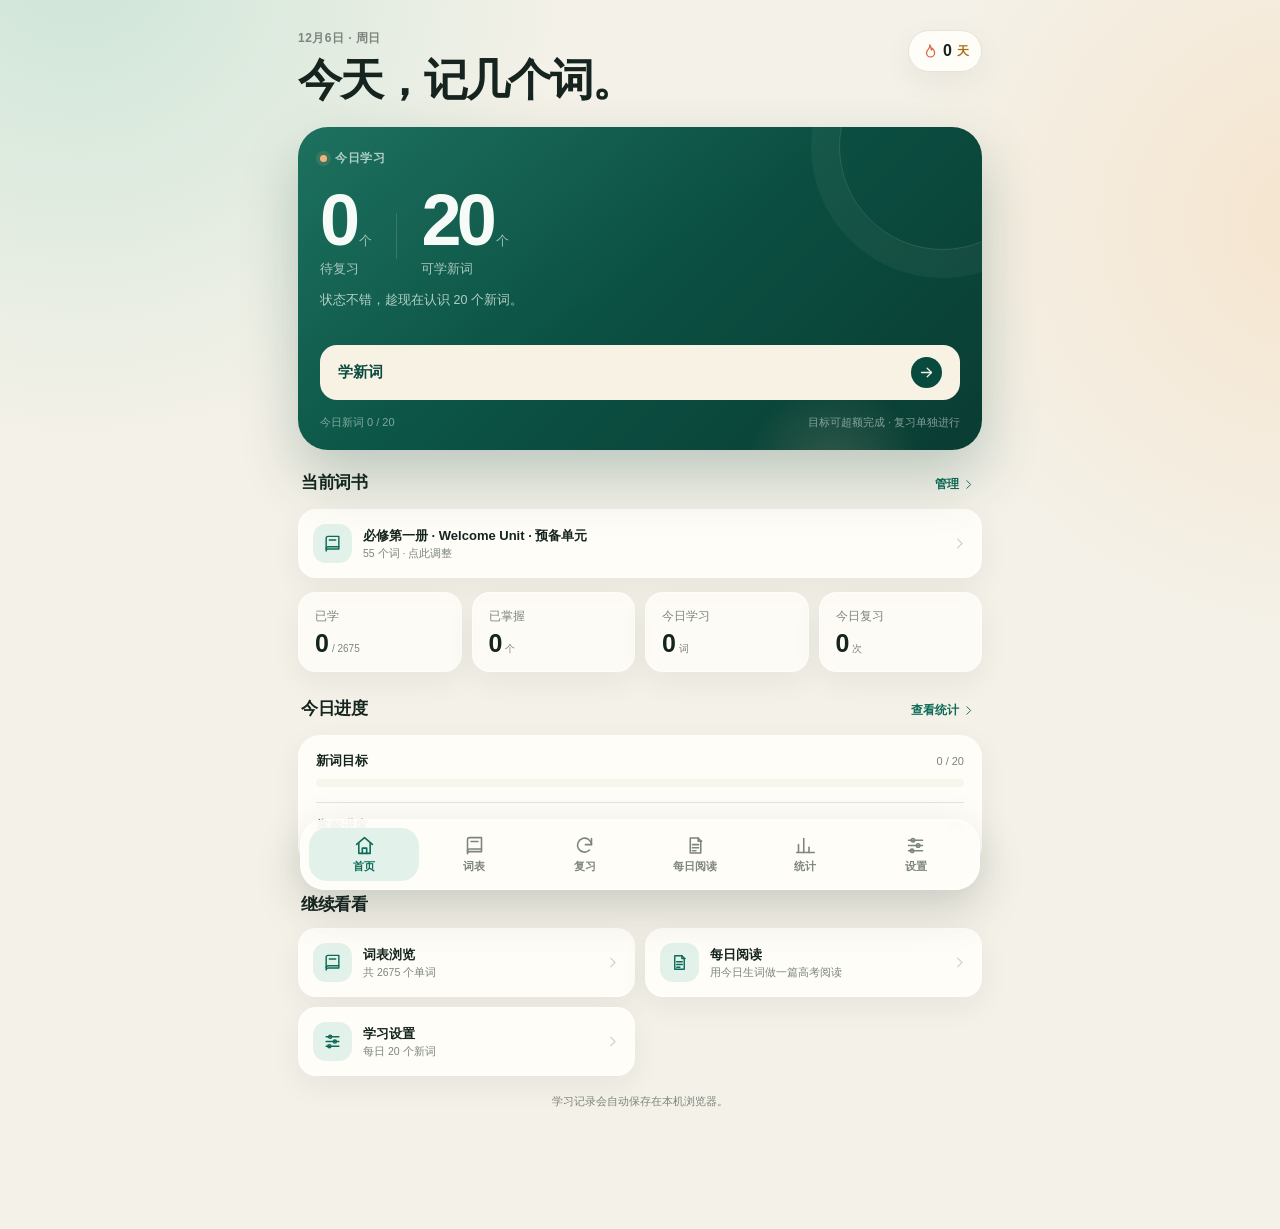
==== commit 41c2f803: "perf(watch): HW accel + defer words.js + eye-icon fix (v1.0.5) Re-enable hardwareAccelerated, drop s" ====
--- a/android-watch/app/src/main/assets/www/index.html
+++ b/android-watch/app/src/main/assets/www/index.html
@@ -104,7 +104,6 @@
     <div class="noscript">请启用 JavaScript 后使用小单词机。</div>
   </noscript>
 
-  <script src="words.js"></script>
   <script src="app.js"></script>
 </body>
 </html>
--- a/android-watch/app/src/main/assets/www/style.css
+++ b/android-watch/app/src/main/assets/www/style.css
@@ -179,14 +179,15 @@
   grid-template-columns: repeat(6, 1fr);
   width: min(calc(100% - 24px), var(--dock-width));
   padding: 8px;
-  background: rgba(255, 253, 248, 0.92);
+  background: rgba(255, 253, 248, 0.96);
   border: 1px solid rgba(255, 255, 255, 0.78);
   border-radius: 25px;
   box-shadow: var(--shadow-dock);
-  backdrop-filter: blur(20px) saturate(140%);
-  -webkit-backdrop-filter: blur(20px) saturate(140%);
+  backdrop-filter: none;
+  -webkit-backdrop-filter: none;
   transform: translateX(-50%);
 }
+
 
 .app.is-studying .tabbar,
 .app.is-reviewing .tabbar {
